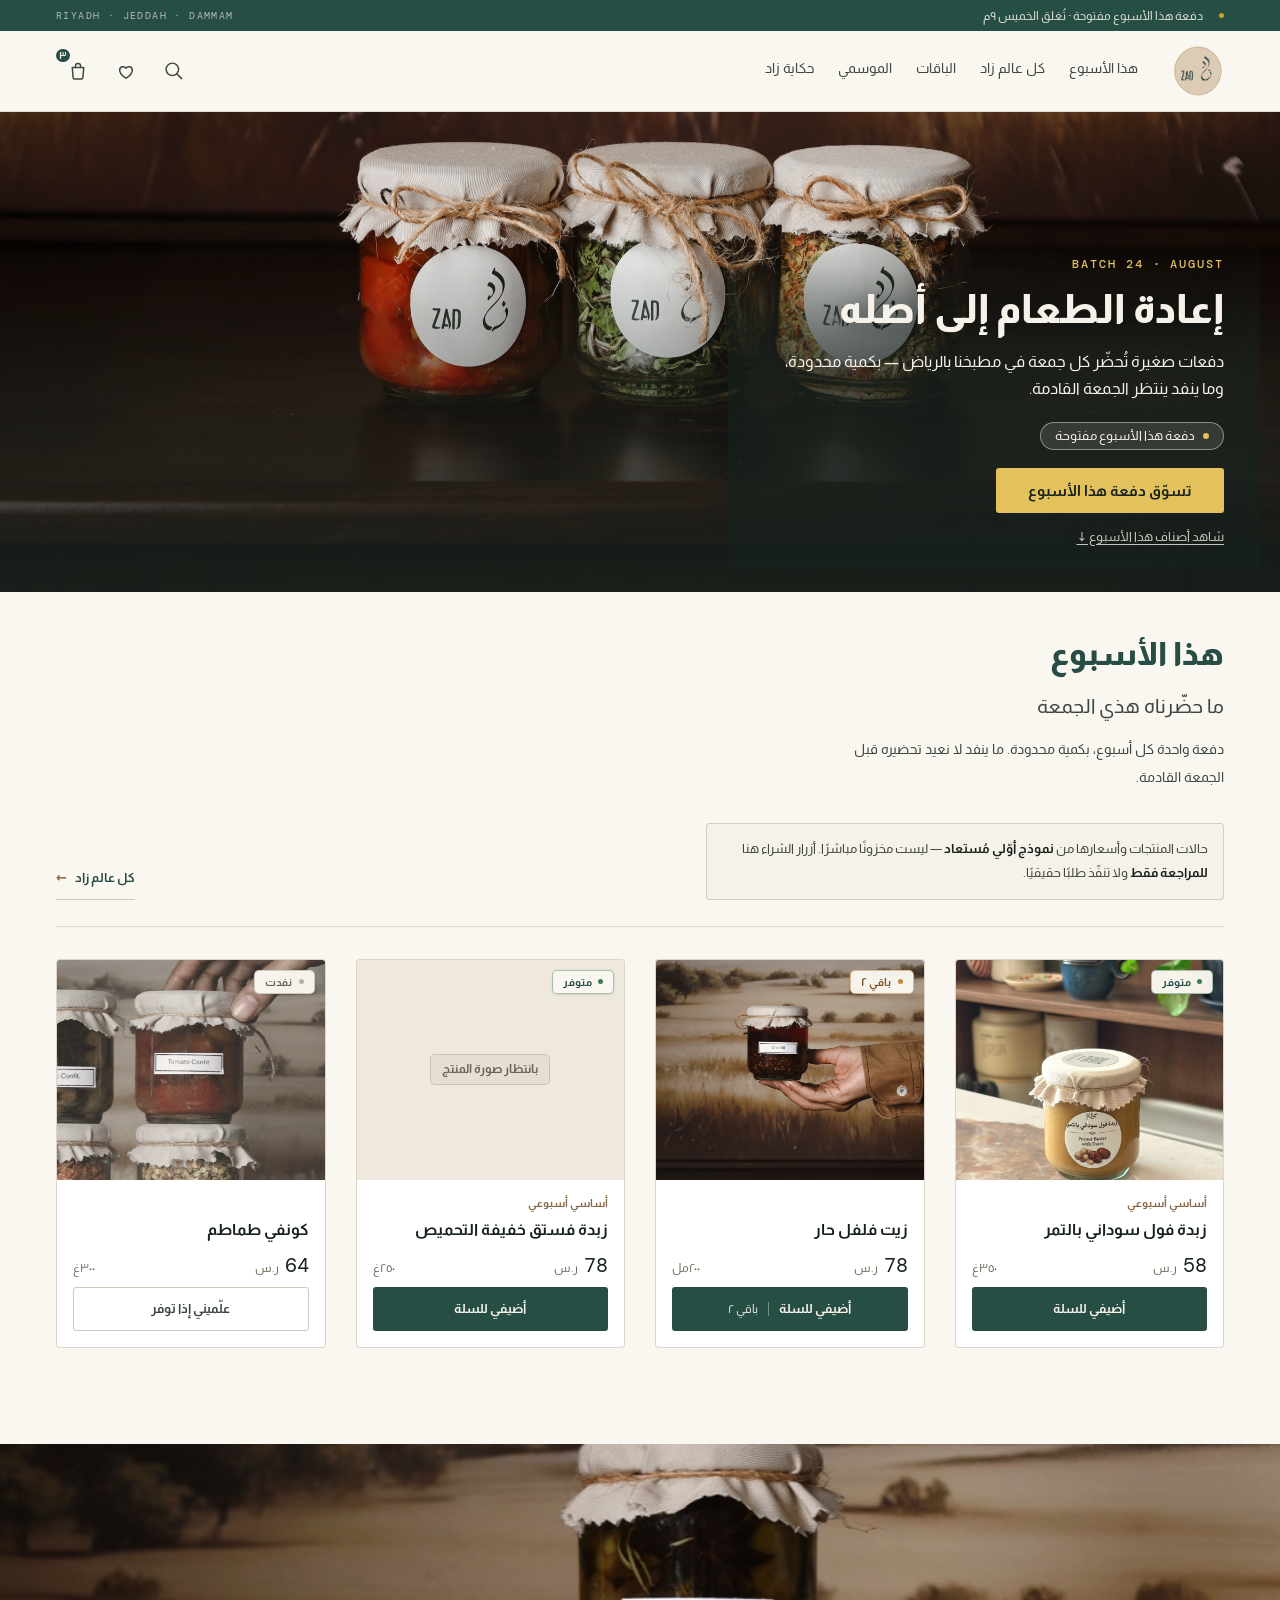
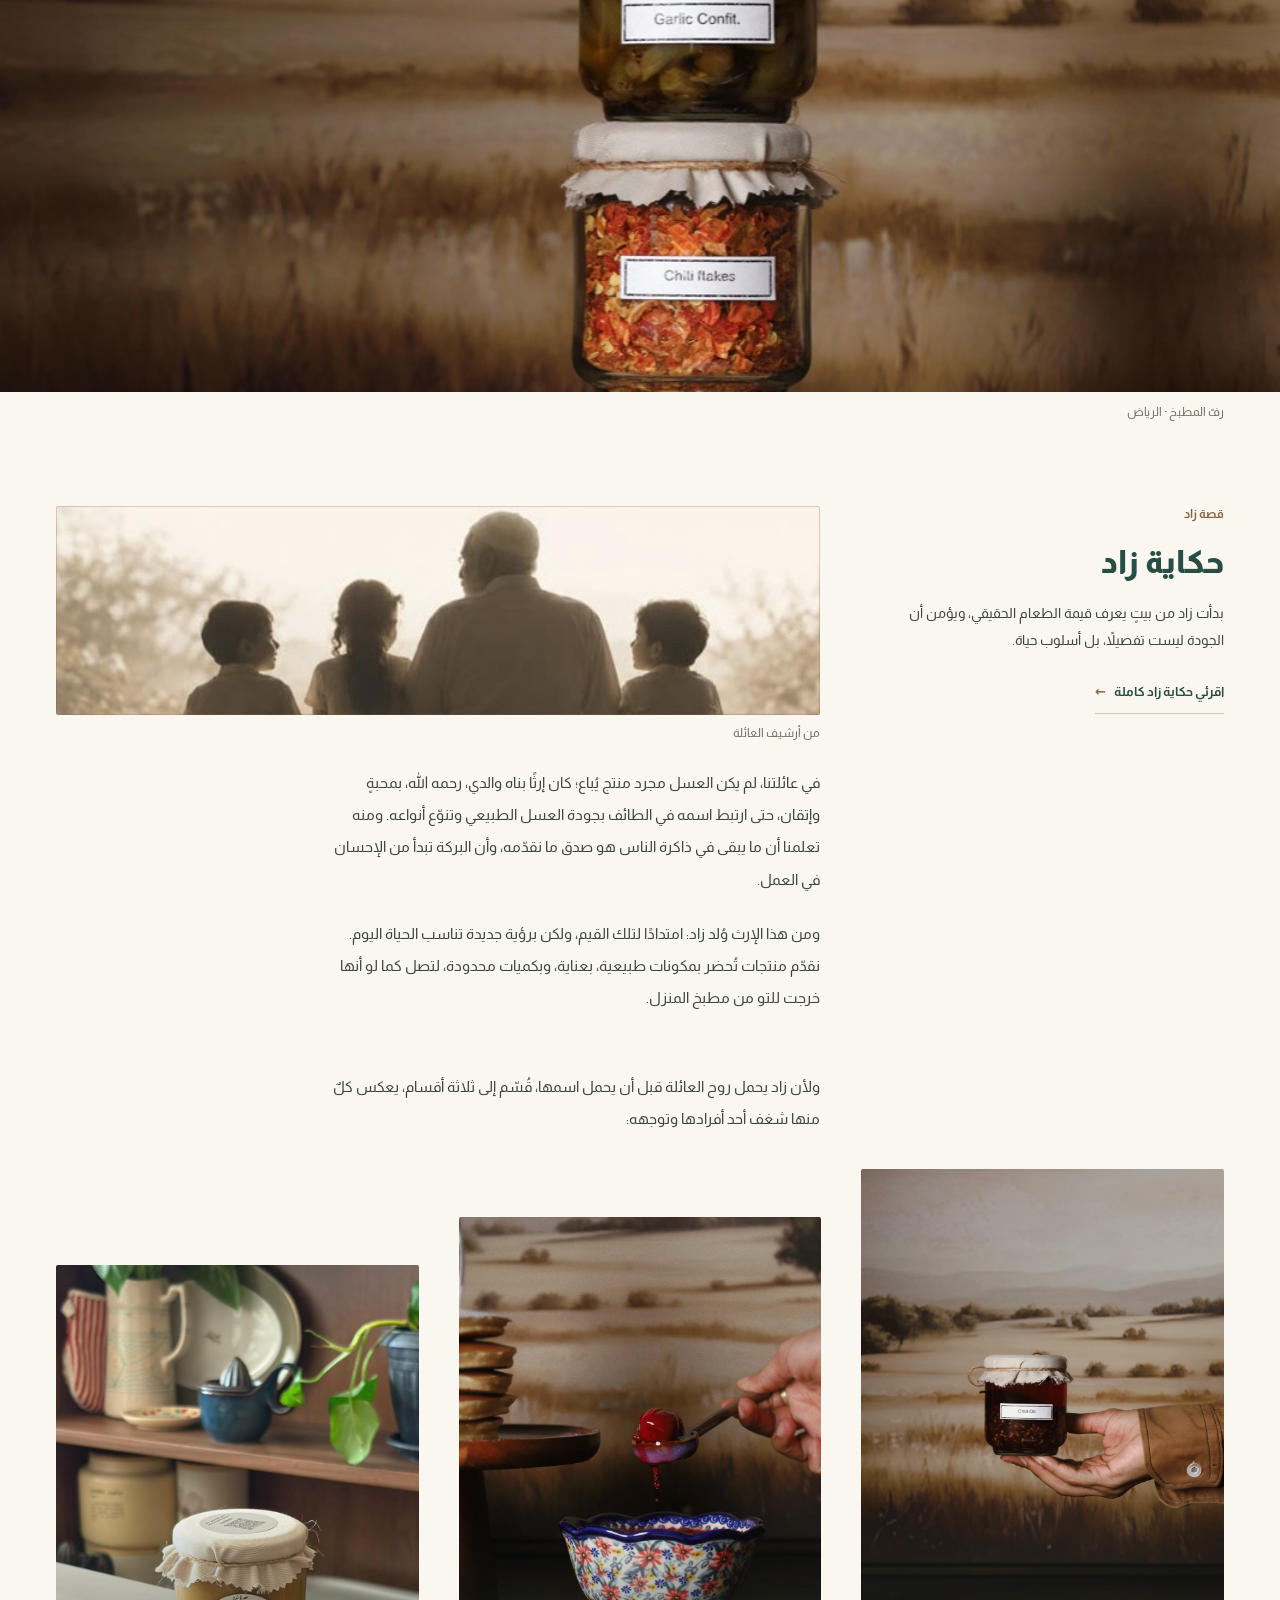
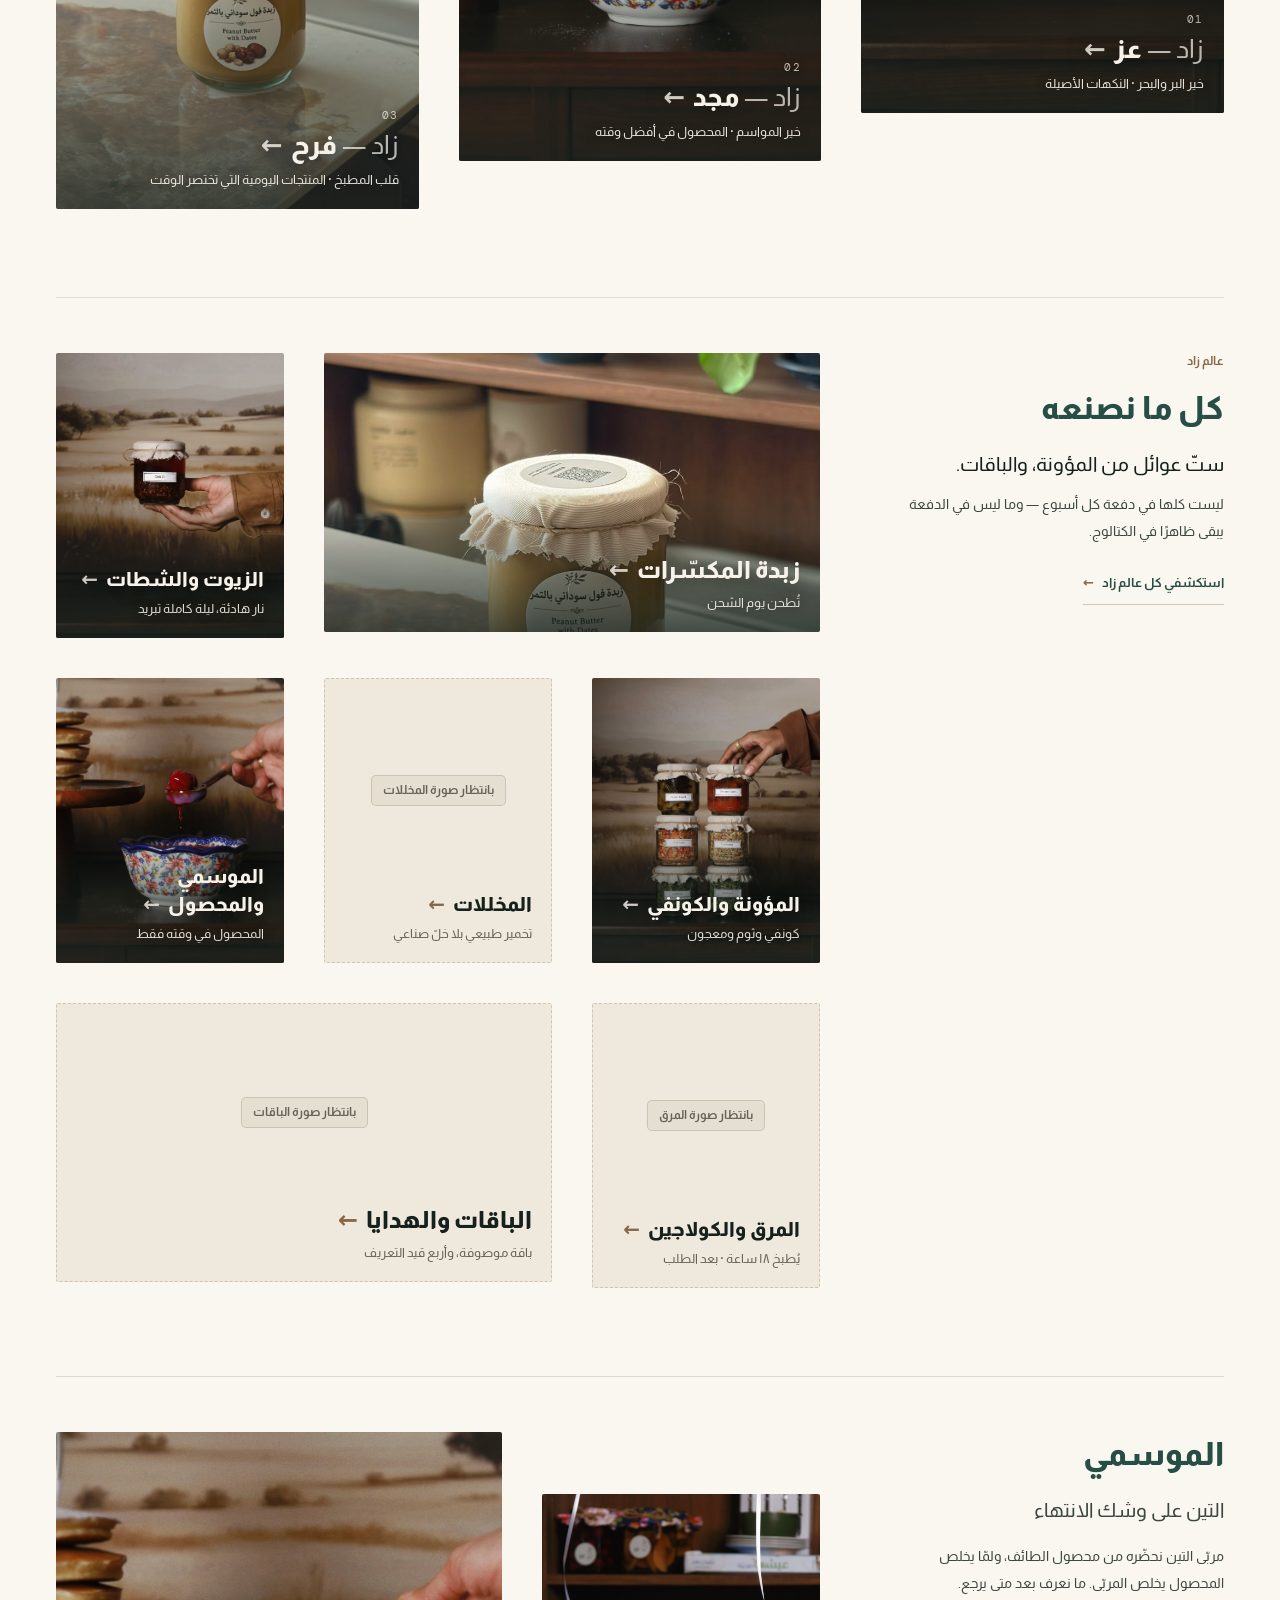
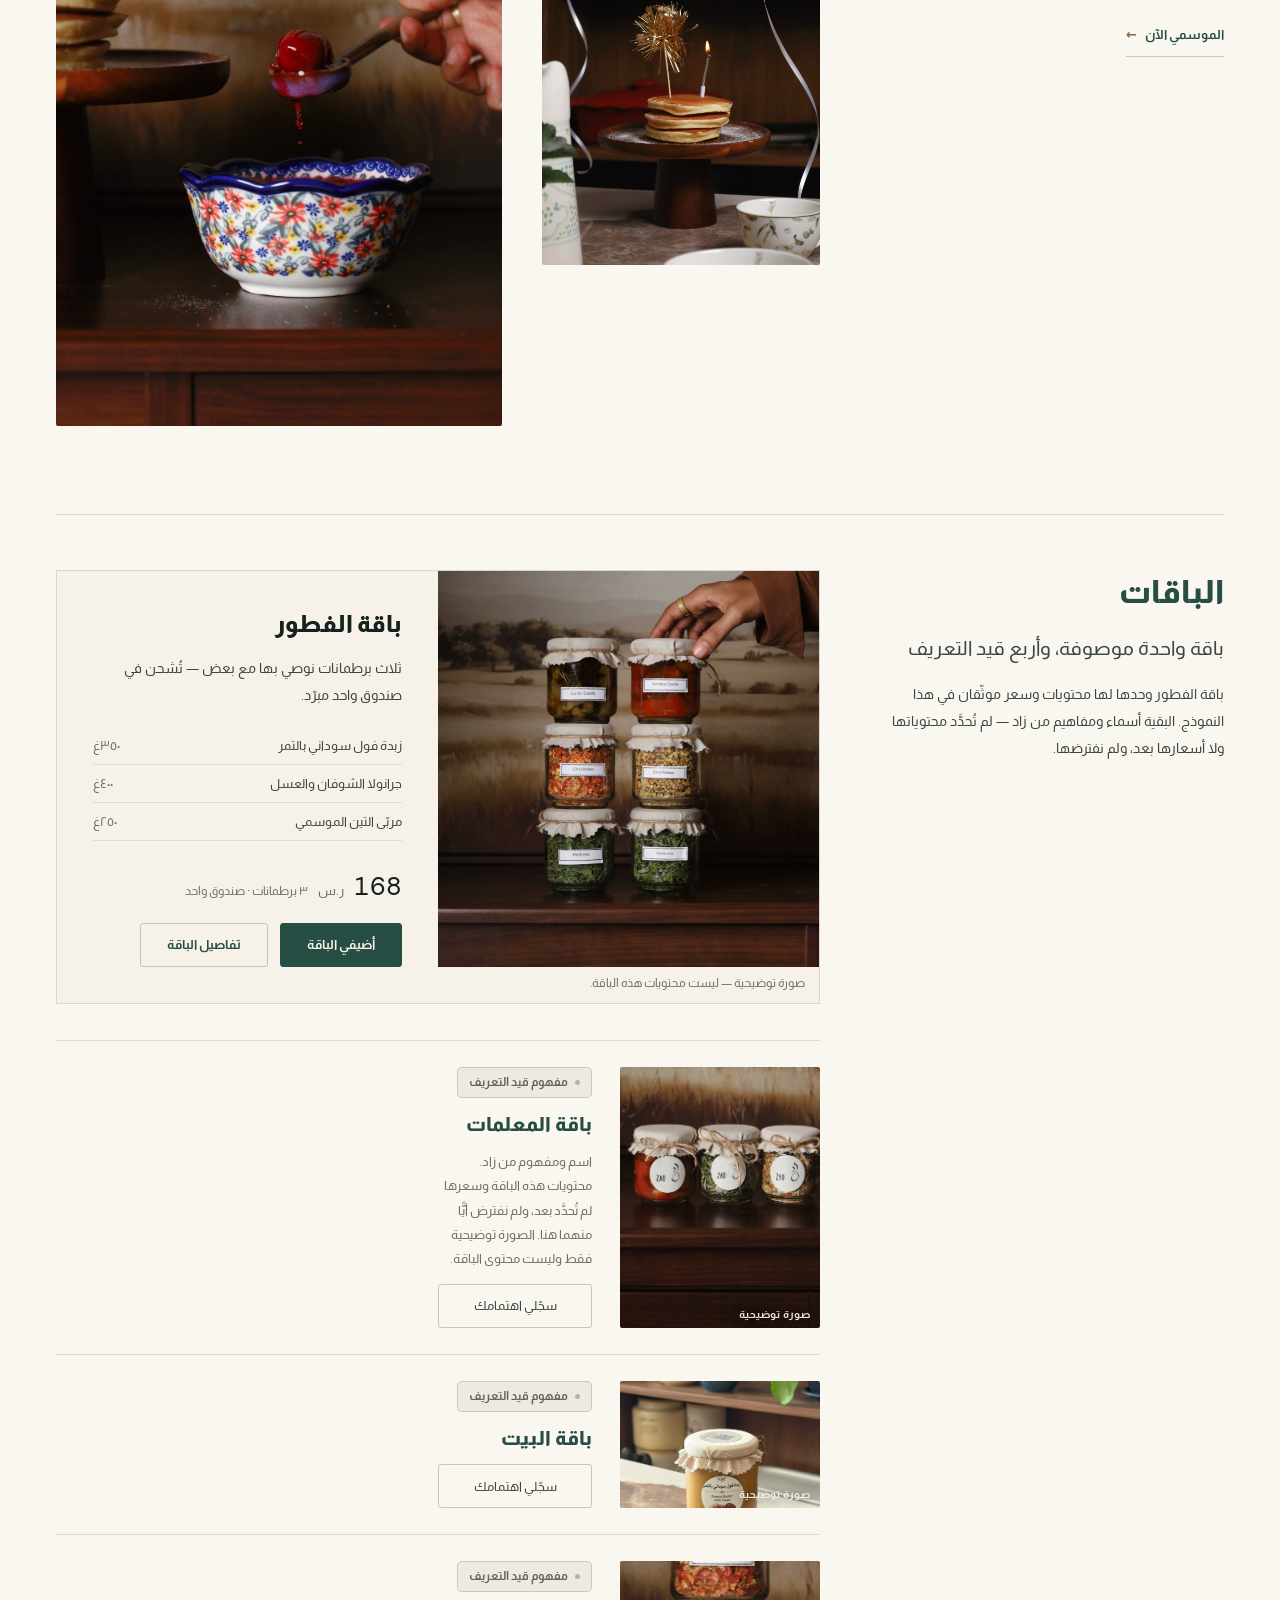
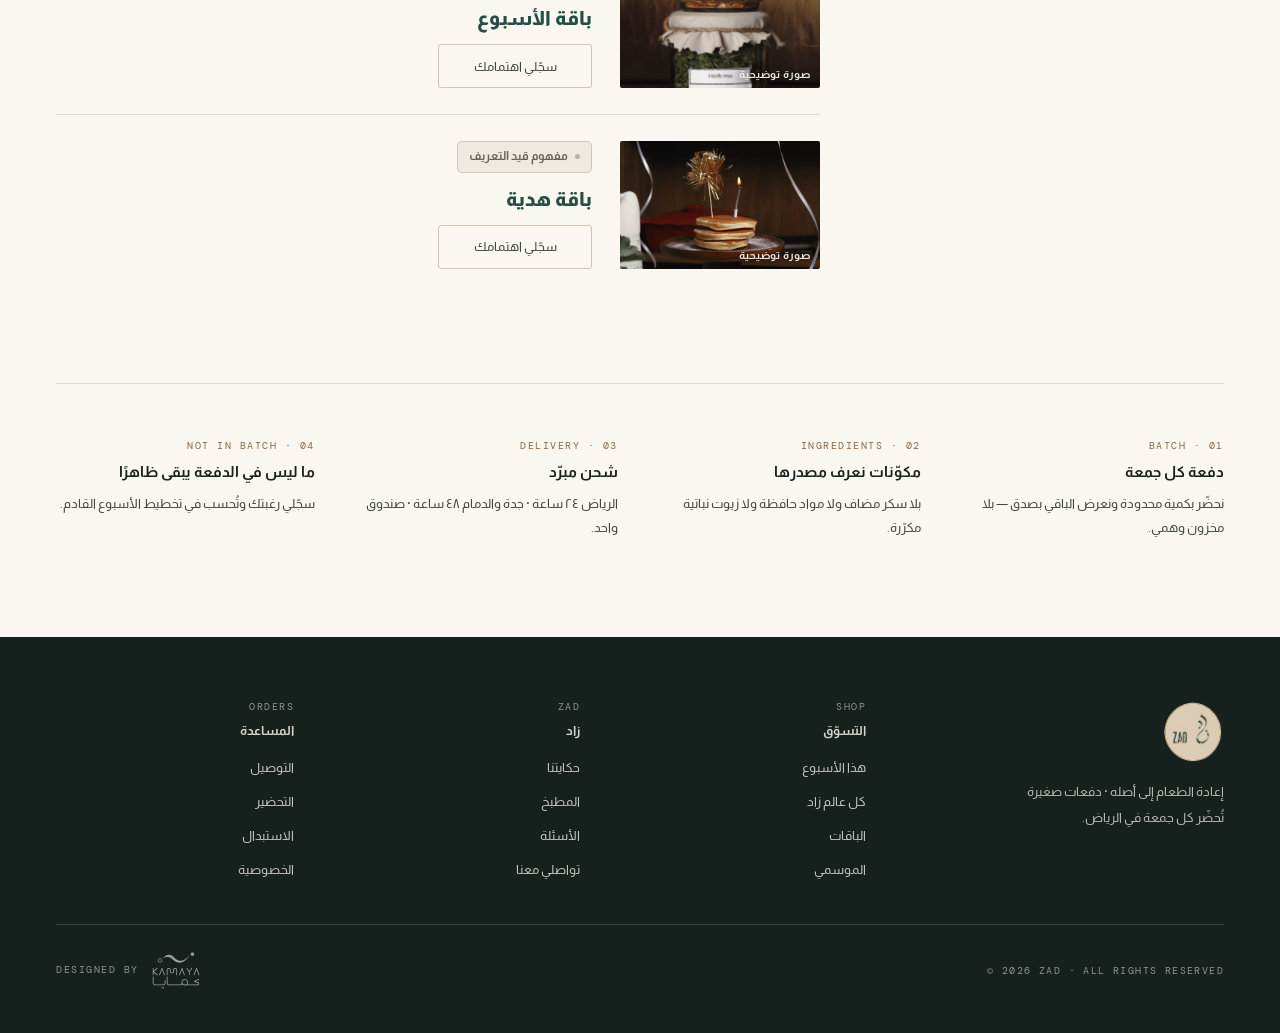
==== index.html @ e4fb2fcb "chore: publish ZAD R10 client approval preview" ====
<!DOCTYPE html>
<html dir="rtl" lang="ar">
<head>
  <meta name="robots" content="noindex, nofollow, noarchive">

<meta charset="utf-8">
<meta name="viewport" content="width=device-width, initial-scale=1">
<title>زاد — الصفحة الرئيسية</title>
<link rel="preconnect" href="https://fonts.googleapis.com">
<link rel="preconnect" href="https://fonts.gstatic.com" crossorigin>
<link href="https://fonts.googleapis.com/css2?family=Almarai:wght@300;400;700;800&family=DM+Mono:wght@300;400;500&display=swap" rel="stylesheet">
<link rel="stylesheet" href="assets/zad.css">

<!--
  ZAD — HOMEPAGE. Tier-2 Internal / Founder Review Artifact. Not client-facing.
  Not a Salla/Twilight implementation. Revision 10.1 — records no approval.

  ── REVISION 10 ──────────────────────────────────────────────────────────────
  1 · #world is a PHOTOGRAPHY-LED GATEWAY. Six text rows replaced by an
      editorial mosaic of real ZAD frames, each deep-linking to its own category
      anchor on world.html. The Homepage shows NO products — world.html owns the
      catalog. Two families have NO authentic frame and carry the honest pending
      treatment rather than a borrowed photograph: المخللات and المرق والكولاجين.
  2 · The three branch panels get a MOBILE-ONLY hierarchy: name -> portrait
      image -> short brief, stacked, whole panel still one link. Desktop keeps
      the approved name-on-photograph composition. Scoped by data-page="home".
  3 · Card w4's photograph corrected; both sold-out CTAs read `علّميني إذا توفر`.

  ── REVISION 10.1 (QA corrections) ───────────────────────────────────────────
  4 · Every photographic <img> carries intrinsic width/height, and an anchor
      settle script corrects deep-link landing after late reflow.
  5 · Mobile density pass on #world and .promises — see DECISIONS.md for the
      measured reasoning and the alternatives rejected.

  PRESERVED, UNTOUCHED: Hero Direction A and H1 `إعادة الطعام إلى أصله` · zero
  active nav at root · footer المساعدة · 44x44 targets · sold-out .35/.88 ·
  shelf band · the story pillar, its archive photograph and copy · #season ·
  #bundles' truthfulness structure · desktop scoped sticky rails.

  SALLA THEME-SETTINGS MAPPING — DESIGN-TIME ANNOTATION ONLY. NO TWILIGHT CODE.
-->
</head>

<body data-page="home">
<a class="skip" href="#main">تخطَّ إلى المحتوى</a>

<!-- ── Announcement bar ─────────────────────────────────────────── -->
<div class="announce" data-salla-setting="batch_open">
  <span class="announce__dot"></span>
  <span data-salla-setting="announcement_text">دفعة هذا الأسبوع مفتوحة · تُغلق الخميس ٩م</span>
  <span class="announce__regions" data-salla-setting="announcement_regions">RIYADH · JEDDAH · DAMMAM</span>
</div>

<!-- ── Header (shared markup — identical in world.html / story.html) ─── -->
<header class="hdr">
  <div class="hdr__in">
    <a class="hdr__logo" href="index.html" aria-label="زاد — الرئيسية">
      <img src="_source/photos/brand02.png" alt="زاد">
    </a>

    <nav class="hdr__nav" aria-label="التنقل الرئيسي">
      <a data-nav="week"    href="index.html#week">هذا الأسبوع</a>
      <a data-nav="world"   href="world.html">كل عالم زاد</a>
      <a data-nav="bundles" href="index.html#bundles">الباقات</a>
      <a data-nav="season"  href="index.html#season">الموسمي</a>
      <a data-nav="story"   href="#story">حكاية زاد</a>
    </nav>

    <div class="hdr__actions">
      <a class="hdr__act" href="#top" aria-label="البحث">
        <svg class="ico" viewBox="0 0 24 24" aria-hidden="true">
          <circle cx="10.2" cy="10.2" r="6.8"/><path d="M15.05 15.05 20.3 20.3"/>
        </svg>
      </a>
      <a class="hdr__act" href="#top" aria-label="المفضلة">
        <svg class="ico" viewBox="0 0 24 24" aria-hidden="true">
          <path d="M12 19.9c-1.1-.75-6.9-4.35-6.9-8.85a3.75 3.75 0 0 1 6.9-2.05 3.75 3.75 0 0 1 6.9 2.05c0 4.5-5.8 8.1-6.9 8.85Z"/>
        </svg>
      </a>
      <a class="hdr__act" href="#top" aria-label="السلة — ٣ منتجات">
        <svg class="ico" viewBox="0 0 24 24" aria-hidden="true">
          <path d="M5.7 8.1h12.6l-1 11.15a1.6 1.6 0 0 1-1.6 1.45H8.3a1.6 1.6 0 0 1-1.6-1.45Z"/>
          <path d="M9.2 8.1V6.55a2.8 2.8 0 0 1 5.6 0V8.1"/>
        </svg>
        <span class="hdr__badge" aria-hidden="true">٣</span>
      </a>
    </div>
  </div>
</header>

<main id="main">
<!-- ══ #top — HERO (Founder-approved Direction A). DO NOT ALTER. ══ -->
<section class="hero" id="top" aria-label="الواجهة الرئيسية">
  <picture>
    <source media="(max-width:719px)" srcset="assets/hero-mobile-src.jpg" data-salla-setting="hero_image_mobile">
    <img class="hero__img" src="assets/hero-desktop.jpg"
         alt="دفعة طازجة من مطبخ زاد قيد التحضير" data-salla-setting="hero_image_desktop">
  </picture>
  <div class="hero__scrim"></div>
  <div class="hero__content">
    <p class="hero__kicker mono" data-salla-setting="hero_kicker">BATCH 24 · AUGUST</p>
    <h1 class="hero__h1" data-salla-setting="hero_heading">إعادة الطعام إلى أصله</h1>
    <p class="hero__sub" data-salla-setting="hero_subheading">دفعات صغيرة تُحضّر كل جمعة في مطبخنا بالرياض — بكمية محدودة، وما ينفد ينتظر الجمعة القادمة.</p>
    <div class="hero__badge">
      <span class="dot"></span>
      <span data-salla-setting="hero_badge_label">دفعة هذا الأسبوع مفتوحة</span>
    </div>
    <a class="hero__cta" href="#week" data-salla-setting="hero_cta_label">تسوّق دفعة هذا الأسبوع</a>
    <a class="hero__scroll" href="#week" data-salla-setting="hero_scroll_label">شاهد أصناف هذا الأسبوع ↓</a>
  </div>
</section>

<!-- ══ #week — commerce, immediately after the Hero ═══════════════ -->
<section class="wrap sec" id="week" data-salla-setting="week_columns">
  <div class="week__head">
    <div class="week__headL">
      <!-- DESTINATION TITLE — the prominent heading at a primary-nav destination
           IS the nav label, so `هذا الأسبوع` is the H2 and carries no
           data-salla-setting. The recovered editorial headline follows as the
           standfirst. The duplicate eyebrow is retired here. -->
      <h2 class="h2">هذا الأسبوع</h2>
      <p class="pagehead__sub" data-salla-setting="week_title">ما حضّرناه هذي الجمعة</p>
      <p class="week__intro" data-salla-setting="week_intro">دفعة واحدة كل أسبوع، بكمية محدودة. ما ينفد لا نعيد تحضيره قبل الجمعة القادمة.</p>
      <!-- R10: the same provenance/non-transactional statement world.html
           already carries, stated once here too, because this page also
           shows prices and cart controls. Reuses the .evnote pattern. -->
      <p class="evnote">حالات المنتجات وأسعارها من <b>نموذج أوّلي مُستعاد</b> — ليست مخزونًا مباشرًا. أزرار الشراء هنا <b>للمراجعة فقط</b> ولا تنفّذ طلبًا حقيقيًا.</p>
    </div>
    <a class="arrowlink" href="world.html" data-salla-setting="week_all_label">كل عالم زاد <i>←</i></a>
  </div>

  <div class="week__grid" data-salla-setting="week_products">

    <!-- w1 · available. peanut-butter-counter also appears as branch panel 03;
         mitigated by a landscape crop showing ~37% of the frame against a full
         portrait in the branch group. -->
    <article class="card">
      <div class="card__media">
        <img src="_source/photos/peanut-butter-counter.jpeg" width="900" height="1600" alt="زبدة فول سوداني بالتمر">
        <span class="card__state" style="color:#274E45;border-color:rgba(63,122,95,.45)">
          <span class="dot" style="background:#3F7A5F"></span>متوفر</span>
      </div>
      <div class="card__body">
        <span class="card__attr card__attr--ar">أساسي أسبوعي</span>
        <h3 class="card__name">زبدة فول سوداني بالتمر</h3>
        <div class="card__meta">
          <span class="card__price mono">58</span>
          <span class="card__cur">ر.س</span>
          <span class="card__weight">٣٥٠غ</span>
        </div>
        <a class="card__act card__act--buy" href="#week">أضيفي للسلة</a>
      </div>
    </article>

    <!-- w2 · low (left: 2). The evidenced remaining quantity rides the action as
         well as the state pill. Only ever from a real `left:` value. -->
    <article class="card">
      <div class="card__media">
        <img src="_source/photos/hand-chili-oil.jpeg" width="1066" height="1600" alt="زيت فلفل حار">
        <span class="card__state" style="color:#7A5327;border-color:rgba(192,138,62,.55)">
          <span class="dot" style="background:#C08A3E"></span>باقي ٢</span>
      </div>
      <div class="card__body">
        <span class="card__attr"></span>
        <h3 class="card__name">زيت فلفل حار</h3>
        <div class="card__meta">
          <span class="card__price mono">78</span>
          <span class="card__cur">ر.س</span>
          <span class="card__weight">٢٠٠مل</span>
        </div>
        <a class="card__act card__act--buy" href="#week">أضيفي للسلة<span class="card__left">باقي ٢</span></a>
      </div>
    </article>

    <!-- w3 · available
         ██ MISSING ASSET — VISIBLY FLAGGED IN THE FRAME ██
         The photograph that belongs on this card DOES NOT EXIST.
         `_source/photos/peanut-butter-shelf.jpeg` is a PEANUT butter jar — its
         printed label reads "Peanut Butter with Dates" — and it was rendering
         under the alt text `زبدة فستق خفيفة التحميص`: the wrong product under a
         pistachio name, on the surface a customer sees.
           · NO replacement photograph was invented or substituted.
           · The source file is NOT deleted; the original line is preserved below.
           · The product is NOT marked sold out. A missing photograph is not an
             inventory state. Real name, price, weight, `متوفر` and CTA all stay.
           · The card is NOT redesigned. Same geometry, same pill, same CTA.
         ZAD must supply the real photograph. NOT A DESIGN FIX. Identical
         treatment on world.html so the two pages cannot drift.
         ORIGINAL LINE, PRESERVED. DO NOT RE-ENABLE UNTIL A REAL PISTACHIO FRAME
         EXISTS:
         <img src="_source/photos/peanut-butter-shelf.jpeg" alt="زبدة فستق خفيفة التحميص">
    -->
    <article class="card">
      <div class="card__media card__media--pending">
        <span class="card__pending">بانتظار صورة المنتج</span>
        <span class="card__state" style="color:#274E45;border-color:rgba(63,122,95,.45)">
          <span class="dot" style="background:#3F7A5F"></span>متوفر</span>
      </div>
      <div class="card__body">
        <span class="card__attr card__attr--ar">أساسي أسبوعي</span>
        <h3 class="card__name">زبدة فستق خفيفة التحميص</h3>
        <div class="card__meta">
          <span class="card__price mono">78</span>
          <span class="card__cur">ر.س</span>
          <span class="card__weight">٢٥٠غ</span>
        </div>
        <a class="card__act card__act--buy" href="#week">أضيفي للسلة</a>
      </div>
    </article>

    <!-- w4 · sold. TWO corrections, both recorded:
         (a) IMAGE. `assets/prod-tomato.jpg` is not a packshot — it is a cropped
             derivative of the six-jar group. dc-logic.js maps this product to
             jars-tower.jpeg, which contains NO tomato jar at all. The only
             legible `Tomato Confit` jar in the asset set is in jars-six-stack,
             so the frame now crops honestly onto that real jar.
         (b) CTA. `سجّلي رغبتك` -> `علّميني إذا توفر`, the mandated label.
         .35/.88 sold-out treatment unchanged. Do not re-darken. -->
    <article class="card is-sold">
      <div class="card__media card__media--jar card__media--jar-tomato">
        <img src="_source/photos/jars-six-stack.jpeg" width="1066" height="1600" alt="برطمان كونفي الطماطم من زاد على الرف">
        <span class="card__state" style="color:var(--muted);border-color:rgba(185,178,160,.65)">
          <span class="dot" style="background:#B9B2A0"></span>نفدت</span>
      </div>
      <div class="card__body">
        <span class="card__attr"></span>
        <h3 class="card__name">كونفي طماطم</h3>
        <div class="card__meta">
          <span class="card__price mono">64</span>
          <span class="card__cur">ر.س</span>
          <span class="card__weight">٣٠٠غ</span>
        </div>
        <a class="card__act card__act--wait" href="#week">علّميني إذا توفر</a>
      </div>
    </article>

  </div>
</section>

<!-- ══ full-bleed shelf band — 21:9, unchanged ══════════════════════ -->
<section class="shelf" aria-label="رفّ المطبخ">
  <img src="_source/photos/jars-tower.jpeg" width="1066" height="1600" alt="برطمانات زاد مرصوفة على الرف" data-salla-setting="shelf_image">
  <div class="shelf__cap" data-salla-setting="shelf_caption">رفّ المطبخ · الرياض</div>
</section>


<!-- ════════════════════════════════════════════════════════════════════════════
     #story — THE FAMILY STORY AS A PILLAR OF THE HOMEPAGE

     The rail carries eyebrow -> H2 -> concise lede -> the single CTA; the media
     column carries the archive band and the legacy excerpt. The rail is
     .rail--static, the one deliberately unpinned rail on the page. No .sec--rule
     here — a hairline directly under the full-bleed shelf band would fight the
     photograph.

     THE ARCHIVE PHOTOGRAPH: capped at its native 931px, NEVER upscaled, hairline
     is an inset OUTLINE not a border (a border stretches it ~1.5%), height:auto
     so its true intrinsic ratio governs. It deliberately carries NO width/height
     attributes: its real pixel dimensions are not established anywhere in the
     authorized evidence, and guessing a ratio here would distort a photograph of
     real people to make a layout number work. See DECISIONS.md.

     REVISION 10 — the three branch panels change on MOBILE ONLY: name ->
     portrait image -> short brief, stacked, entire panel still one native <a>.
     Desktop keeps the approved name-on-photograph composition. Mechanism: the
     panel is a grid whose figure spans all three rows at >=720px; below 720px
     the same rows stack. Scoped by data-page="home" — story.html is untouched.

     ACCESSIBLE NAME: no aria-label. The computed name is the photograph's real
     alt text + the ordinal + the two-tier name + the descriptor. .branch__go is
     aria-hidden; the 01/02/03 ordinal is not (it carries chapter order).
     NOT VERIFIED WITH A SCREEN READER — flagged, not asserted.

     IMAGE PROVENANCE — genuine ZAD photography, all 1066x1600:
       01 عز   hand-chili-oil.jpeg
       02 مجد  compote-spoon.jpeg
       03 فرح  peanut-butter-counter.jpeg
     PARTIAL SEMANTIC FIT, recorded not hidden: عز is خير البر والبحر — land AND
     sea. NO sea imagery exists in the ZAD asset set and none was fabricated.
     peanut-butter-shelf.jpeg stays BANNED here — wrong product.
     ═══════════════════════════════════════════════════════════════════════ -->
<section class="wrap sec" id="story">

  <div class="split">

    <div class="rail rail--static">
      <span class="eyebrow eyebrow--ar" data-salla-setting="story_eyebrow">قصة زاد</span>
      <h2 class="h2" data-salla-setting="story_title">حكاية زاد</h2>
      <p data-salla-setting="story_lede">بدأت زاد من بيتٍ يعرف قيمة الطعام الحقيقي، ويؤمن أن الجودة ليست تفصيلاً، بل أسلوب حياة.</p>
      <a class="arrowlink" href="story.html" data-salla-setting="story_cta_label">اقرئي حكاية زاد كاملة <i>←</i></a>
    </div>

    <div class="story__media">

      <div class="storyband">
        <figure>
          <!-- 931x254 = the file's REAL intrinsic size, read from the asset itself,
               not asserted. Stating it reserves the box and preserves the true
               ratio; it is the opposite of distorting the archive frame. The
               931px cap the artifact already documents IS this file's width. -->
          <img src="assets/story-family.jpg" width="931" height="254"
               alt="جدّ وثلاثة أطفال من أرشيف عائلة زاد"
               data-salla-setting="story_image_family">
          <figcaption data-salla-setting="story_image_caption">من أرشيف العائلة</figcaption>
        </figure>
      </div>

      <div class="storytext">
        <p data-salla-setting="story_body_legacy">في عائلتنا، لم يكن العسل مجرد منتج يُباع؛ كان إرثًا بناه والدي، رحمه الله، بمحبةٍ وإتقان، حتى ارتبط اسمه في الطائف بجودة العسل الطبيعي وتنوّع أنواعه. ومنه تعلمنا أن ما يبقى في ذاكرة الناس هو صدق ما نقدّمه، وأن البركة تبدأ من الإحسان في العمل.</p>
        <p data-salla-setting="story_body_continuation">ومن هذا الإرث وُلد زاد: امتدادًا لتلك القيم، ولكن برؤية جديدة تناسب الحياة اليوم. نقدّم منتجات تُحضر بمكونات طبيعية، بعناية، وبكميات محدودة، لتصل كما لو أنها خرجت للتو من مطبخ المنزل.</p>
      </div>

    </div>
  </div>

  <!-- Bridge sentence, aligned to the MEDIA column's edges so it closes the
       story copy on the same two edges the legacy paragraphs use. -->
  <div class="storytext story__lead">
    <p class="storylead" data-salla-setting="story_branches_intro">ولأن زاد يحمل روح العائلة قبل أن يحمل اسمها، قُسّم إلى ثلاثة أقسام، يعكس كلٌ منها شغف أحد أفرادها وتوجهه:</p>
  </div>

  <!-- ═══ THREE BRANCH PANELS — interactive story entries ═══
       Whole-panel native <a> to a real anchor on story.html, so keyboard focus,
       Enter and browser back/forward all work with no script. Composition
       otherwise unchanged: no container, no fill, no border, no shadow, no
       rounded tile; 0/48/96 stagger on desktop; stacked on mobile; RTL order.
       head and desc are grid SIBLINGS of the figure rather than children of an
       absolutely-positioned caption — that is what lets mobile put the name
       above the photograph and the brief below it without duplicating content. -->
  <div class="branches" data-salla-setting="story_branches">

    <a class="branch branch--1" href="story.html#ch-ezz">
      <span class="branch__head">
        <span class="branch__ord mono">01</span>
        <h3 class="branch__name" data-salla-setting="branch_name"><span class="branch__brand">زاد —</span> عز<i class="branch__go" aria-hidden="true">←</i></h3>
      </span>
      <figure class="branch__fig">
        <img class="branch__img" src="_source/photos/hand-chili-oil.jpeg" width="1066" height="1600"
             alt="يد تحمل برطمان زيت الفلفل الحار أمام أرض مفتوحة"
             data-salla-setting="branch_image">
        <span class="branch__veil" aria-hidden="true"></span>
      </figure>
      <span class="branch__desc" data-salla-setting="branch_desc">خير البر والبحر · النكهات الأصيلة</span>
    </a>

    <a class="branch branch--2" href="story.html#ch-majd">
      <span class="branch__head">
        <span class="branch__ord mono">02</span>
        <h3 class="branch__name" data-salla-setting="branch_name"><span class="branch__brand">زاد —</span> مجد<i class="branch__go" aria-hidden="true">←</i></h3>
      </span>
      <figure class="branch__fig">
        <img class="branch__img" src="_source/photos/compote-spoon.jpeg" width="1066" height="1600"
             alt="ملعقة ترفع ثمرة محفوظة من وعاء"
             data-salla-setting="branch_image">
        <span class="branch__veil" aria-hidden="true"></span>
      </figure>
      <span class="branch__desc" data-salla-setting="branch_desc">خير المواسم · المحصول في أفضل وقته</span>
    </a>

    <a class="branch branch--3" href="story.html#ch-farah">
      <span class="branch__head">
        <span class="branch__ord mono">03</span>
        <h3 class="branch__name" data-salla-setting="branch_name"><span class="branch__brand">زاد —</span> فرح<i class="branch__go" aria-hidden="true">←</i></h3>
      </span>
      <figure class="branch__fig">
        <img class="branch__img" src="_source/photos/peanut-butter-counter.jpeg" width="900" height="1600"
             alt="برطمان زبدة الفول السوداني بالتمر على رخام المطبخ، وخلفه مطبخ بيتي دافئ"
             data-salla-setting="branch_image">
        <span class="branch__veil" aria-hidden="true"></span>
      </figure>
      <span class="branch__desc" data-salla-setting="branch_desc">قلب المطبخ · المنتجات اليومية التي تختصر الوقت</span>
    </a>

  </div>
</section>


<!-- ══ #world — VISUAL GATEWAY TO THE CATALOG ══════════════════════════════════
     Revision 10. Records no approval.

     This section's job is DISCOVERY, not listing: world.html owns the complete
     catalog, #week owns current-batch commerce, and this is the doorway between
     them. Seven categories, NO products.

     ANTI-CARD, deliberately: photographs sit on the page ground with the name
     set on the frame behind the same LOCAL bottom gradient the branch panels
     already use. No borders, no fills, no icon grid, no rounded tiles. The
     mosaic is asymmetric — .gate--lead opens it wide — so it reads as an
     editorial spread rather than a card grid.

     FRAME ASSIGNMENT — every frame here genuinely depicts its own category, and
     each is used ONCE in this mosaic:
       زبدة المكسّرات      peanut-butter-counter.jpeg   the real peanut butter jar
       الزيوت والشطات      hand-chili-oil.jpeg          the real chili oil jar
       المؤونة والكونفي     jars-six-stack.jpeg          real Garlic + Tomato Confit
       الموسمي والمحصول    compote-spoon.jpeg           a real preserve frame
       الباقات والهدايا     zad-trio-wood.jpeg           ZAD-branded group frame
     ⚠ TWO FAMILIES HAVE NO AUTHENTIC FRAME and are NOT given a borrowed one:
       المخللات            no pickle photograph exists anywhere in the asset set
       المرق والكولاجين     no broth photograph exists anywhere in the asset set
     Both take the honest pending frame. A client content gap — not a design fix.
     ⚠ REUSE, disclosed: peanut-butter-counter, hand-chili-oil and compote-spoon
     each also appear elsewhere on this page. Mitigated by different aspect,
     scale and crop, not by pretending otherwise. compote-spoon is a THIRD
     instance and is the heaviest reuse in the artifact — flagged.
     ═══════════════════════════════════════════════════════════════════════ -->
<section class="wrap sec--rule" id="world">
  <div class="split">

    <div class="rail">
      <span class="eyebrow eyebrow--ar" data-salla-setting="world_eyebrow">عالم زاد</span>
      <h2 class="h2" data-salla-setting="world_title">كل ما نصنعه</h2>
      <p data-salla-setting="world_intro"><span class="rail__lede">ستّ عوائل من المؤونة، والباقات.</span> ليست كلها في دفعة كل أسبوع — وما ليس في الدفعة يبقى ظاهرًا في الكتالوج.</p>
      <a class="arrowlink" href="world.html" data-salla-setting="world_cta_label">استكشفي كل عالم زاد <i>←</i></a>
    </div>

    <div class="gates" data-salla-setting="world_categories">

      <a class="gate gate--wide gate--lead" href="world.html#cat-butters">
        <figure class="gate__fig">
          <img class="gate__img" src="_source/photos/peanut-butter-counter.jpeg" width="900" height="1600"
               alt="برطمان زبدة الفول السوداني بالتمر على رخام المطبخ" data-salla-setting="world_cat_image">
          <span class="gate__veil" aria-hidden="true"></span>
        </figure>
        <span class="gate__cap">
          <span class="gate__name" data-salla-setting="world_cat_name">زبدة المكسّرات<i class="gate__go" aria-hidden="true">←</i></span>
          <span class="gate__brief" data-salla-setting="world_cat_brief">تُطحن يوم الشحن</span>
        </span>
      </a>

      <a class="gate" href="world.html#cat-oils">
        <figure class="gate__fig">
          <img class="gate__img" src="_source/photos/hand-chili-oil.jpeg" width="1066" height="1600"
               alt="يد تحمل برطمان زيت الفلفل الحار" data-salla-setting="world_cat_image">
          <span class="gate__veil" aria-hidden="true"></span>
        </figure>
        <span class="gate__cap">
          <span class="gate__name" data-salla-setting="world_cat_name">الزيوت والشطات<i class="gate__go" aria-hidden="true">←</i></span>
          <span class="gate__brief" data-salla-setting="world_cat_brief">نار هادئة، ليلة كاملة تبريد</span>
        </span>
      </a>

      <a class="gate" href="world.html#cat-pantry">
        <figure class="gate__fig">
          <img class="gate__img gate__img--confit" src="_source/photos/jars-six-stack.jpeg" width="1066" height="1600"
               alt="برطمانات كونفي الثوم والطماطم من زاد على الرف" data-salla-setting="world_cat_image">
          <span class="gate__veil" aria-hidden="true"></span>
        </figure>
        <span class="gate__cap">
          <span class="gate__name" data-salla-setting="world_cat_name">المؤونة والكونفي<i class="gate__go" aria-hidden="true">←</i></span>
          <span class="gate__brief" data-salla-setting="world_cat_brief">كونفي وثوم ومعجون</span>
        </span>
      </a>

      <!-- NO AUTHENTIC FRAME EXISTS FOR المخللات. Not borrowed, not fabricated. -->
      <a class="gate gate--nophoto" href="world.html#cat-pickles">
        <div class="gate__fig gate__fig--pending">
          <span class="card__pending">بانتظار صورة المخللات</span>
        </div>
        <span class="gate__cap">
          <span class="gate__name" data-salla-setting="world_cat_name">المخللات<i class="gate__go" aria-hidden="true">←</i></span>
          <span class="gate__brief" data-salla-setting="world_cat_brief">تخمير طبيعي بلا خلّ صناعي</span>
        </span>
      </a>

      <a class="gate" href="world.html#cat-seasonal">
        <figure class="gate__fig">
          <img class="gate__img" src="_source/photos/compote-spoon.jpeg" width="1066" height="1600"
               alt="ملعقة ترفع ثمرة محفوظة في القطر" data-salla-setting="world_cat_image">
          <span class="gate__veil" aria-hidden="true"></span>
        </figure>
        <span class="gate__cap">
          <span class="gate__name" data-salla-setting="world_cat_name">الموسمي والمحصول<i class="gate__go" aria-hidden="true">←</i></span>
          <span class="gate__brief" data-salla-setting="world_cat_brief">المحصول في وقته فقط</span>
        </span>
      </a>

      <!-- NO BROTH PHOTOGRAPH EXISTS ANYWHERE IN THE ZAD ASSET SET. -->
      <a class="gate gate--nophoto" href="world.html#cat-broth">
        <div class="gate__fig gate__fig--pending">
          <span class="card__pending">بانتظار صورة المرق</span>
        </div>
        <span class="gate__cap">
          <span class="gate__name" data-salla-setting="world_cat_name">المرق والكولاجين<i class="gate__go" aria-hidden="true">←</i></span>
          <span class="gate__brief" data-salla-setting="world_cat_brief">يُطبخ ١٨ ساعة · بعد الطلب</span>
        </span>
      </a>

      <!-- R10 delta — الباقات والهدايا has NO photograph, and that is deliberate.
           `zad-trio-wood.jpeg` was here and read as three loose matched jars on a
           sideboard: twine bows are packaging, not gifting — no box, wrap, card or
           recipient. It sold "jars" under a name claiming "الباقات والهدايا".
           All 8 real source photos were checked; no multi-jar composition was
           treated as equivalent to an actual bundle, and none of the 8 fits.
           NOT substituted, NOT fabricated. `zad-trio-wood.jpeg` is NOT deleted —
           a concept bundle still uses it on both pages. ZAD must supply a real
           bundle/gifting frame. See renders/r10-bundles-delta/NOTE.md. -->
      <a class="gate gate--wide gate--nophoto" href="world.html#cat-bundles">
        <div class="gate__fig gate__fig--pending">
          <span class="card__pending">بانتظار صورة الباقات</span>
        </div>
        <span class="gate__cap">
          <span class="gate__name" data-salla-setting="world_cat_name">الباقات والهدايا<i class="gate__go" aria-hidden="true">←</i></span>
          <span class="gate__brief" data-salla-setting="world_cat_brief">باقة موصوفة، وأربع قيد التعريف</span>
        </span>
      </a>

    </div>
  </div>
</section>


<!-- ══ #season — الموسمي ═══════════════════════════════════════════════════════
     RECOVERED CONTENT: every word and both photographs preserved verbatim.
     The rail pins here — the Founder named the seasonal title/copy sticky
     behaviour as the pattern to keep and extend.
     DOM ORDER IS LOAD-BEARING, do not swap the two images. .season__media tracks
     are 1fr / 1.6fr, so in RTL the FIRST child takes the narrow right column and
     the SECOND takes the wide left one — which is also what keeps the two
     compote-spoon instances 328px apart at 1440 (zad.css §11).
     ═══════════════════════════════════════════════════════════════════════ -->
<section class="wrap sec--rule" id="season">
  <div class="split">

    <div class="rail">
      <h2 class="h2">الموسمي</h2>
      <p class="pagehead__sub" data-salla-setting="season_title">التين على وشك الانتهاء</p>
      <p data-salla-setting="season_body">مربّى التين نحضّره من محصول الطائف، ولمّا يخلص المحصول يخلص المربّى. ما نعرف بعد متى يرجع.</p>
      <a class="arrowlink" href="world.html#cat-seasonal" data-salla-setting="season_link_label">الموسمي الآن <i>←</i></a>
    </div>

    <div class="season__media">
      <img class="season__img season__img--offset" src="_source/photos/pancakes-candle.jpeg" width="1066" height="1600" alt="طاولة فطور بيتية" data-salla-setting="season_image_2">
      <img class="season__img" src="_source/photos/compote-spoon.jpeg" width="1066" height="1600" alt="ثمرة محفوظة بالملعقة" data-salla-setting="season_image_1">
    </div>

  </div>
</section>


<!-- ══ #bundles — الباقات، A REPEATABLE COLLECTION ═════════════════════════════
     TRUTHFULNESS IS THE POINT. Two structurally DIFFERENT components, not one
     component with a flag (zad.css §12):

       .bundle--real     EXACTLY ONE entry. باقة الفطور — the only bundle with
                         documented contents and a documented price.
                         ⚠ RECOVERED PROTOTYPE DATA. NOT Founder approval, NOT a
                         confirmed price, NOT live stock.
       .bundle--concept  FOUR entries. Founder-supplied NAMES AND CONCEPTS ONLY.
                         NO price element and NO item list AT ALL — the absence
                         IS the honest signal, and it is why these are a
                         different component rather than the same one with empty
                         fields.

     The verbatim disclaimer is stated ONCE, in full, on the FIRST concept entry
     and inherited by the other three. ⚠ It must stay on WHICHEVER entry is
     first: if the entries are reordered, the <p class="bundle__pending"> moves
     with position 1. باقة المعلمات is Founder-mandatory and stays first.
     Four honesty channels survive on every entry regardless: the chip, the
     structural absence of price/items, the thumbnail's own alt text, and the
     rail brief beside the list.

     ⚠ PHOTOGRAPHY REPETITION, disclosed not hidden: three of these four
     thumbnails are a second or third instance of a photograph used elsewhere on
     the page. Mitigation is real but partial — small crops, sepia-toned, with
     jars-six-stack reserved for the one real bundle. Still needs real ZAD
     photography. باقة الأسبوع's jars-tower frame is the SAME setup as the real
     bundle's jars-six-stack, so .bundle__frame--tight crops it 2.7x tighter.
     Those crop numbers are COMPUTED from the source file, NOT rendered — if the
     crop lands badly, delete the modifier and it reverts to a plain cover crop.

     ⚠ RESIDUAL EXPOSURE, stated plainly: باقة الفطور still displays ١٦٨ ر.س,
     three named items with weights and two commerce CTAs. Those CTAs, the four
     concept CTAs and every product-card CTA on this page are wired to an in-page
     anchor — that is, to NOTHING. The labels are deliberately NOT softened: they
     are the intended real labels, and weakening them would misrepresent the
     design in the other direction. The mock-ness is a property of THIS ARTIFACT,
     not a claim in the copy. Whether the recovered ١٦٨ price may be displayed at
     all is a FOUNDER decision about recovered prototype data, not a design
     decision, and it is NOT resolved by this dispatch.
     ═══════════════════════════════════════════════════════════════════════ -->
<section class="wrap sec--rule" id="bundles">
  <div class="split">

    <div class="rail">
      <h2 class="h2">الباقات</h2>
      <p class="pagehead__sub" data-salla-setting="bundles_title">باقة واحدة موصوفة، وأربع قيد التعريف</p>
      <p data-salla-setting="bundles_brief">باقة الفطور وحدها لها محتويات وسعر موثّقان في هذا النموذج. البقية أسماء ومفاهيم من زاد — لم تُحدَّد محتوياتها ولا أسعارها بعد، ولم نفترضها.</p>
    </div>

    <ul class="bundles" data-salla-setting="bundles_collection">

      <li class="bundle--real" data-salla-setting="bundle_item">
        <!-- ILLUSTRATIVE PHOTOGRAPH, AND IT SAYS SO. This frame shows six jars of
             garlic/tomato confit, chili flakes and herb mix. باقة الفطور's listed
             contents are a different trio entirely. The alt text describes what is
             genuinely in the frame; the caption carries the illustrative statement
             where a customer can SEE it. -->
        <figure class="bundle__fig">
          <img class="bundle__img" src="_source/photos/jars-six-stack.jpeg" width="1066" height="1600" alt="ستة برطمانات من مؤونة زاد مرصوفة على الرف" data-salla-setting="bundle_image">
          <figcaption class="bundle__note">صورة توضيحية — ليست محتويات هذه الباقة.</figcaption>
        </figure>
        <div class="bundle__txt">
          <h3 class="bundle__name" data-salla-setting="bundle_title">باقة الفطور</h3>
          <p class="bundle__lede" data-salla-setting="bundle_body">ثلاث برطمانات نوصي بها مع بعض — تُشحن في صندوق واحد مبرّد.</p>
          <ul class="bundle__items" data-salla-setting="bundle_items">
            <li class="bundle__item">زبدة فول سوداني بالتمر<span>٣٥٠غ</span></li>
            <li class="bundle__item">جرانولا الشوفان والعسل<span>٤٠٠غ</span></li>
            <li class="bundle__item">مربّى التين الموسمي<span>٢٥٠غ</span></li>
          </ul>
          <div class="bundle__price">
            <b class="mono" data-salla-setting="bundle_price">168</b>
            <span class="bundle__cur">ر.س</span>
            <span class="bundle__note" data-salla-setting="bundle_price_note">٣ برطمانات · صندوق واحد</span>
          </div>
          <div class="bundle__ctas">
            <a class="btn btn--primary" href="#bundles" data-salla-setting="bundle_cta_primary">أضيفي الباقة</a>
            <a class="btn btn--secondary" href="#bundles" data-salla-setting="bundle_cta_secondary">تفاصيل الباقة</a>
          </div>
        </div>
      </li>

      <li class="bundle--concept" data-salla-setting="bundle_item">
        <div class="bundle__frame">
          <img class="bundle__thumb" src="_source/photos/zad-trio-wood.jpeg" width="1600" height="1066"
               alt="صورة توضيحية — ثلاثة برطمانات زاد صغيرة على سطح خشبي. ليست محتويات الباقة."
               data-salla-setting="bundle_concept_image">
        </div>
        <div class="bundle__cx">
          <span class="bundle__chip"><span class="dot"></span>مفهوم قيد التعريف</span>
          <h3 class="bundle__name" data-salla-setting="bundle_concept_name">باقة المعلمات</h3>
          <!-- STATED ONCE, IN FULL, AND INHERITED BY THE THREE ENTRIES BELOW. -->
          <p class="bundle__pending" data-salla-setting="bundle_concept_state">اسم ومفهوم من زاد. محتويات هذه الباقة وسعرها لم تُحدَّد بعد، ولم نفترض أيًّا منهما هنا. الصورة توضيحية فقط وليست محتوى الباقة.</p>
          <a class="btn btn--quiet" href="#bundles" data-salla-setting="bundle_concept_action">سجّلي اهتمامك</a>
        </div>
      </li>

      <li class="bundle--concept" data-salla-setting="bundle_item">
        <div class="bundle__frame">
          <img class="bundle__thumb" src="_source/photos/peanut-butter-counter.jpeg" width="900" height="1600"
               alt="صورة توضيحية — برطمان زاد على رخام مطبخ بيتي. ليست محتويات الباقة."
               data-salla-setting="bundle_concept_image">
        </div>
        <div class="bundle__cx">
          <span class="bundle__chip"><span class="dot"></span>مفهوم قيد التعريف</span>
          <h3 class="bundle__name" data-salla-setting="bundle_concept_name">باقة البيت</h3>
          <a class="btn btn--quiet" href="#bundles" data-salla-setting="bundle_concept_action">سجّلي اهتمامك</a>
        </div>
      </li>

      <li class="bundle--concept" data-salla-setting="bundle_item">
        <div class="bundle__frame bundle__frame--tight">
          <img class="bundle__thumb" src="_source/photos/jars-tower.jpeg" width="1066" height="1600"
               alt="صورة توضيحية — برطمانان من زاد بغطاء قماشي عن قرب. ليست محتويات الباقة."
               data-salla-setting="bundle_concept_image">
        </div>
        <div class="bundle__cx">
          <span class="bundle__chip"><span class="dot"></span>مفهوم قيد التعريف</span>
          <h3 class="bundle__name" data-salla-setting="bundle_concept_name">باقة الأسبوع</h3>
          <a class="btn btn--quiet" href="#bundles" data-salla-setting="bundle_concept_action">سجّلي اهتمامك</a>
        </div>
      </li>

      <li class="bundle--concept" data-salla-setting="bundle_item">
        <div class="bundle__frame">
          <img class="bundle__thumb" src="_source/photos/pancakes-candle.jpeg" width="1066" height="1600"
               alt="صورة توضيحية — طاولة احتفال بيتية بشمعة وشرائط. ليست محتويات الباقة."
               data-salla-setting="bundle_concept_image">
        </div>
        <div class="bundle__cx">
          <span class="bundle__chip"><span class="dot"></span>مفهوم قيد التعريف</span>
          <h3 class="bundle__name" data-salla-setting="bundle_concept_name">باقة هدية</h3>
          <a class="btn btn--quiet" href="#bundles" data-salla-setting="bundle_concept_action">سجّلي اهتمامك</a>
        </div>
      </li>

    </ul>
  </div>
</section>

<!-- ══ promises — Latin keys, DM Mono retained ════════════════════ -->
<section class="wrap sec" aria-label="وعود زاد">
  <div class="promises" data-salla-setting="promises">
    <div class="promise">
      <span class="promise__k mono">01 · BATCH</span>
      <span class="promise__t">دفعة كل جمعة</span>
      <span class="promise__v">نحضّر بكمية محدودة ونعرض الباقي بصدق — بلا مخزون وهمي.</span>
    </div>
    <div class="promise">
      <span class="promise__k mono">02 · INGREDIENTS</span>
      <span class="promise__t">مكوّنات نعرف مصدرها</span>
      <span class="promise__v">بلا سكر مضاف ولا مواد حافظة ولا زيوت نباتية مكرّرة.</span>
    </div>
    <div class="promise">
      <span class="promise__k mono">03 · DELIVERY</span>
      <span class="promise__t">شحن مبرّد</span>
      <span class="promise__v">الرياض ٢٤ ساعة · جدة والدمام ٤٨ ساعة · صندوق واحد.</span>
    </div>
    <div class="promise">
      <span class="promise__k mono">04 · NOT IN BATCH</span>
      <span class="promise__t">ما ليس في الدفعة يبقى ظاهرًا</span>
      <span class="promise__v">سجّلي رغبتك وتُحسب في تخطيط الأسبوع القادم.</span>
    </div>
  </div>
</section>

</main>

<!-- ══ footer — حكايتنا / المطبخ go to story.html (full story) ═════ -->
<footer class="ftr">
  <div class="ftr__in">
    <div class="ftr__top">
      <div class="ftr__brand">
        <img src="_source/photos/brand02.png" alt="زاد" data-salla-setting="footer_logo">
        <span class="ftr__blurb" data-salla-setting="footer_blurb">إعادة الطعام إلى أصله · دفعات صغيرة تُحضّر كل جمعة في الرياض.</span>
      </div>
      <div class="ftr__cols" data-salla-setting="footer_columns">
        <div class="ftr__col">
          <span class="ftr__k mono">SHOP</span>
          <span class="ftr__h">التسوّق</span>
          <a href="index.html#week">هذا الأسبوع</a>
          <a href="world.html">كل عالم زاد</a>
          <a href="index.html#bundles">الباقات</a>
          <a href="index.html#season">الموسمي</a>
        </div>
        <div class="ftr__col">
          <span class="ftr__k mono">ZAD</span>
          <span class="ftr__h">زاد</span>
          <a href="story.html">حكايتنا</a>
          <a href="story.html">المطبخ</a>
          <a href="#top">الأسئلة</a>
          <a href="#top">تواصلي معنا</a>
        </div>
        <div class="ftr__col">
          <span class="ftr__k mono">ORDERS</span>
          <span class="ftr__h">المساعدة</span>
          <a href="#top">التوصيل</a>
          <a href="#top">التحضير</a>
          <a href="#top">الاستبدال</a>
          <a href="#top">الخصوصية</a>
        </div>
      </div>
    </div>
    <div class="ftr__bot">
      <span class="ftr__cp" data-salla-setting="footer_copyright">© 2026 ZAD · ALL RIGHTS RESERVED</span>
      <div class="ftr__by">
        <span>DESIGNED BY</span>
        <img src="_source/photos/brand01.svg" alt="KAMAYA">
      </div>
    </div>
  </div>
</footer>

<!-- ══ PRIMARY-NAV ACTIVE STATE + ANCHOR SETTLE ════════════════════════════════
     FOUNDER RULE, unchanged:
       · ROOT (no hash, or #top) -> ZERO active primary nav items. The ZAD logo
         is Home. This is also the no-script default: data-page="home" matches
         nothing in zad.css §2b.
       · Arrived at a REAL destination (#week / #season / #bundles / #story) ->
         THAT nav item shows active, and only that one.
       · world.html and story.html are unaffected — static data-page, no script.
     `#world` is deliberately NOT a destination key: the nav's كل عالم زاد goes
     to world.html. Sets aria-current="true", reusing §2b's existing treatment.

     ANCHOR SETTLE re-applies the SAME native hash scroll once late layout work
     (web-font swap over long Arabic runs, then image decode) has finished. It
     intercepts nothing: no hash means no work, and with no JavaScript at all the
     page behaves exactly as it does today — nothing active, native anchors only.
     ═══════════════════════════════════════════════════════════════════════ -->
<script>
(function () {
  var nav = document.querySelector('.hdr__nav');

  var DESTINATIONS = {
    '#week':    'week',
    '#season':  'season',
    '#bundles': 'bundles',
    '#story':   'story'
  };

  function sync() {
    if (!nav) return;
    var key = DESTINATIONS[window.location.hash] || null;
    var links = nav.querySelectorAll('a[data-nav]');
    for (var i = 0; i < links.length; i++) {
      if (key && links[i].getAttribute('data-nav') === key) {
        links[i].setAttribute('aria-current', 'true');
      } else {
        links[i].removeAttribute('aria-current');
      }
    }
  }

  function settle() {
    if (!location.hash) return;
    var t = document.getElementById(decodeURIComponent(location.hash.slice(1)));
    if (t) t.scrollIntoView({block: 'start', behavior: 'auto'});
  }

  sync();
  window.addEventListener('hashchange', sync);
  window.addEventListener('popstate', sync);
  window.addEventListener('load', function () { settle(); setTimeout(settle, 150); });
  if (document.fonts && document.fonts.ready) document.fonts.ready.then(settle);
  // R10 QA: `load` does not re-fire on a bfcache restore (Back, then into a
  // second category), and a same-page hash change fires no load event at all —
  // which is exactly the in-page jump-nav flow. Measured drift without these:
  // deep anchors landed up to 405px low. pageshow + hashchange close both.
  window.addEventListener('pageshow', function (e) { if (e.persisted) { settle(); setTimeout(settle, 150); } });
  window.addEventListener('hashchange', function () { settle(); setTimeout(settle, 150); });
})();
</script>

</body>
</html>
---- assets/zad.css ----
/* ============================================================================
   ZAD — SHARED STYLESHEET
   Tier-2 Internal / Founder Review Artifact. Not client-facing.
   Not a Salla/Twilight implementation. Records no approval.
   Revision 10.1 — catalog + gateway, plus the QA correction set.

   ── WHAT REVISION 10 ADDED ──────────────────────────────────────────────────
   §6a  HONEST JAR CROPS. .card__media--jar + --jar-garlic / --jar-tomato, so a
        real labelled `Garlic Confit.` / `Tomato Confit` jar is shown as itself.
        Numbers are MEASURED FROM THE SOURCE FILES, NOT RENDERED.
   §6b  .card--named — the second evidence tier: a product with a NAME and
        nothing else. No price, no weight, no invented state.
   §9a  .evnote / .legend / .inlink — recovered-prototype provenance, the
        two-chip legend, and the inline cross-link out to This Week.
   §10b .catnav / .catsec / .cathead / .catgrid / .derived — world.html's full
        categorized catalog. `.derived` is THE family-derived state treatment.
   §17  .gates / .gate — index.html's photography-led category gateway.
   §15b .branch gains a MOBILE hierarchy — name -> portrait image -> short brief
        — scoped to body[data-page="home"] so story.html is untouched.

   ── WHAT REVISION 10.1 CHANGES (measured QA correction set) ─────────────────
   MOBILE DENSITY, the two named regressions and nothing else:
     §17  the gateway mosaic goes to a 2-column grid with SQUARE tiles and ONE
          wide lead (.gate--lead) instead of 4/5 tiles and two wide bands.
          #world was the larger of the two regressions (+561px at 390).
     §13  .promises goes 2-up at 390 instead of a single stacked column. Four
          short micro-blocks stacked were the single largest run of repeated
          empty space left on the mobile page.
     §15  small rhythm trims in #story, which carried the other regression
          (+166px) as a direct cost of the required name -> image -> brief order.
   None of this removes content, hides anything behind a toggle, or shrinks a
   single type size. See DECISIONS.md for the measurements and the rejected
   alternatives.

   ── PRESERVED VERIFIED REFINEMENTS — do not regress any of these ────────────
   Arabic micro-label routing (§3) · 44x44 utility hit targets (§2c) · footer
   المساعدة · the mobile -24px below the nav · header · product cards (§6) ·
   Hero geometry 480/600, crops, scrim and gradient stops (§4, UNTOUCHED) ·
   sold-out .35/.88 (§6, DO NOT RE-DARKEN) · shelf band 21:9 (§7) · the archive
   photograph's inset-outline + height:auto aspect fix (§15a, MUST SURVIVE) ·
   the three branch mappings · the 0/48/96 stagger and the anti-card discipline
   (§15b) · desktop scoped sticky rails on #world / #season / #bundles.

   ── COLOUR RULE ─────────────────────────────────────────────────────────────
     GOLD  --gold-2 #E3C15C  RESERVED for the single page-level primary CTA in
                             the Hero (.hero__cta) and nothing else, ever.
     GREEN --green   #274E45 in-card / in-section commerce action, cart badge.

   Linked by index.html (data-page="home"), world.html (data-page="world") and
   story.html (data-page="story"). Single source of truth for all three.
   NOTE: revision-9's long incident narratives are condensed to the RULE each
   established; no declaration was changed by that condensation. Full R9 text is
   preserved at renders/r10/zad.r9.bak.css.
   ========================================================================= */


/* ── §1 TOKENS + RESET ───────────────────────────────────────────────────── */
:root{
  --green:#274E45;
  --green-d:#1E3E37;
  --bronze:#886643;
  --ink:#16211D;
  --body:#3D4741;
  /* WCAG 2.1 SC 1.4.3 minimal correction (Founder-authorized, 2026-09-09).
     Lightness-only darkening at CONSTANT hue and saturation — the smallest
     perceptual change that reaches AA. Both tokens are used exclusively as
     `color:` on text (17 usages, no border/background/fill/shadow), so no
     composition, hierarchy, spacing, imagery or behaviour changes.
     --muted was #6E6A5C (4.48:1 on the #EFE9DD pending frame) -> 4.54:1
     --faint was #8E8878 (3.30:1 on --surface, 3.53:1 on white) -> 4.54 / 4.85:1 */
  --muted:#676357;
  --faint:#746E61;

  --surface:#FAF7F1;
  --cream:#F6F2E9;

  --gold:#C9A45E;
  --gold-2:#E3C15C;      /* RESERVED: Hero primary CTA only */
  --batch-open:#C9A227;

  --border:rgba(136,102,67,.28);
  --hair:rgba(22,33,29,.13);

  --r-btn:3px;
  --r-field:4px;
  --r-pill:999px;
  --r-img:2px;

  --tap:44px;

  /* ── §1b GRID SYSTEM ──────────────────────────────────────────────────────
     ONE max-width, ONE gutter scale, ONE editorial split track.
       At 1440:  content = 1440 - 2x56 = 1328   media = 1328 - 340 - 64 = 924
       At 1024:  content = 1024 - 2x36 =  952
     FULL-BLEED IS DELIBERATE AND LIMITED to exactly two elements: the Hero
     (#top) and the shelf band (.shelf). Both are photography. Everything else
     is contained, and the shelf's caption is padded by --gutter so even the
     full-bleed photography reports back to the same content edge.
     ---------------------------------------------------------------------- */
  --page-max:1440px;
  --gutter:56px;         /* 36 at <=1180, 20 at <=719 — ONE gutter system */
  --rail:340px;          /* editorial text column (heading + brief + CTA) */
  --split-gap:64px;      /* rail -> media gap */
  --grid-gap:40px;       /* between items inside the media column */
  --measure:62ch;        /* prose measure — a deliberate limit, not a margin */
  --sec-gap:88px;        /* space ABOVE a section transition */
  --sec-gap-in:56px;     /* space BELOW it, before the heading */
  --archive-max:931px;   /* NEVER-UPSCALE ceiling for assets/story-family.jpg */

  /* ── §1c HEADER-DERIVED OFFSETS ───────────────────────────────────────────
     --hdr-h is the REAL measured header height: 81 desktop / 77 tablet / 113
     mobile. Everything that must clear the sticky header reads from this one
     place, so an anchor landing and a pinned rail can never disagree.
     --catnav-h is world.html's desktop sticky jump-nav; it feeds that page's
     own anchor offset in §10b. ------------------------------------------- */
  --hdr-h:81px;
  --anchor-pad:16px;
  --anchor-offset:calc(var(--hdr-h) + var(--anchor-pad));   /* 97px desktop */
  --sticky-top:calc(var(--hdr-h) + 24px);                   /* 105px desktop */
  --catnav-h:64px;
}
*{box-sizing:border-box;}
html{scroll-behavior:smooth;}
body{
  margin:0;
  background:var(--surface);
  color:var(--ink);
  font-family:'Almarai',system-ui,-apple-system,'Segoe UI',sans-serif;
  -webkit-font-smoothing:antialiased;
  /* STICKY HAZARD, fixed. `overflow-x:hidden` on <body> makes the body a scroll
     container in most engines, and position:sticky descendants then render but
     never pin. `overflow-x:clip` clips identically WITHOUT creating a scroll
     container. Do not swap this back. */
  overflow-x:clip;
}
@supports not (overflow-x:clip){ body{overflow-x:hidden;} }

.mono{font-family:'DM Mono',ui-monospace,SFMono-Regular,Menlo,monospace;}
a{color:var(--green);text-decoration:none;}
a:hover{color:var(--bronze);}
img{display:block;max-width:100%;}
h1,h2{text-wrap:balance;}
:focus-visible{outline:2px solid var(--bronze);outline-offset:3px;}

/* ANCHOR LANDING — every in-page target clears the sticky header by
   --anchor-offset. Native anchors, so native back/forward keeps working.
   ⚠ This alone is NOT sufficient when late layout work lands after the
   browser's initial hash scroll (web-font swap over long Arabic runs, then
   image decode). Each page carries a small `load`-time settle that re-applies
   the SAME native scroll; every photographic <img> also carries intrinsic
   width/height so its box is reserved before decode. See DECISIONS.md. */
section[id],article[id],h1[id],h2[id],h3[id],[id].anchor{
  scroll-margin-top:var(--anchor-offset);
}

.wrap{max-width:var(--page-max);margin-inline:auto;padding-inline:var(--gutter);}
.sec{padding-top:var(--sec-gap);}
.sec--tight{padding-top:64px;}


/* ── §1d THE EDITORIAL SPLIT + THE PINNED RAIL ───────────────────────────────
   .split is the single shared two-track relationship used by #story, #world,
   #season and #bundles, so those four share related edges instead of each
   inventing a sub-width. The rail sits at the inline-start (right in RTL) on
   every section — deliberately NOT alternated, because an Arabic section
   heading at the far left reads as broken RTL, not as rhythm.

   .rail is sticky BY DEFAULT and released by opt-out (.rail--static), so a
   section that wants pinning gets it from the shared token rather than a local
   `top:` value. USED ON: #season (Founder instruction — this behaviour is the
   origin of the whole request), #world and #bundles. #story is the single
   opt-out; the reason is intent, not lack of travel — see §15a.
   RELEASED ENTIRELY at <=1180 (the split collapses), under
   @media (max-height:720px), under prefers-reduced-motion, and again explicitly
   in the mobile block.
   ------------------------------------------------------------------------- */
.split{display:grid;grid-template-columns:var(--rail) minmax(0,1fr);
  gap:var(--split-gap);align-items:start;}
.rail{display:flex;flex-direction:column;gap:16px;align-self:start;
  position:sticky;top:var(--sticky-top);}
.rail p{margin:0;font-size:13.5px;line-height:2;color:var(--body);}
/* ONE scale moment inside the rail, at the register .pagehead__sub uses. */
.rail__lede{display:block;margin-bottom:10px;font-size:20px;font-weight:400;
  color:var(--ink);line-height:1.7;}
.rail--static{position:static;}


/* ── §2 ANNOUNCEMENT BAR ─────────────────────────────────────────────────── */
.announce{display:flex;align-items:center;gap:16px;padding:9px var(--gutter);
  background:var(--green);color:rgba(246,242,233,.9);font-size:11.5px;}
.announce__dot{width:5px;height:5px;border-radius:var(--r-pill);
  background:var(--batch-open);flex:none;}
.announce__regions{margin-inline-start:auto;font-family:'DM Mono',monospace;
  font-size:10px;letter-spacing:.14em;color:rgba(246,242,233,.68);white-space:nowrap;}


/* ── §2a HEADER SHELL ────────────────────────────────────────────────────── */
.hdr{position:sticky;top:0;z-index:60;background:rgba(250,247,241,.96);
  backdrop-filter:blur(14px);border-bottom:1px solid rgba(22,33,29,.11);}
.hdr__in{display:flex;align-items:center;gap:34px;padding:14px var(--gutter);
  max-width:var(--page-max);margin:0 auto;}
.hdr__logo{display:flex;align-items:center;}
.hdr__logo img{width:52px;height:52px;object-fit:contain;}

.hdr__nav{display:flex;gap:24px;font-size:13.5px;}
.hdr__nav a{display:inline-flex;align-items:center;min-height:var(--tap);
  padding-bottom:5px;border-bottom:1px solid transparent;white-space:nowrap;
  color:var(--body);font-weight:400;transition:color .18s ease,border-color .18s ease;}
.hdr__nav a:hover{color:var(--bronze);}


/* ── §2b ACTIVE-NAV MECHANISM ────────────────────────────────────────────────
   ONE declaration block, two ways in, ONE treatment:
     data-page          the dedicated destination pages (world.html, story.html)
     aria-current=true  index.html's in-page destinations, set by the small
                        script at the end of that file — the ACCESSIBILITY state
                        first, with the styling riding on it.
   FOUNDER RULE, preserved exactly: index.html at ROOT (no hash, or #top) has
   ZERO active primary nav items — the ZAD logo is Home. index.html stays
   data-page="home", which matches none of the selectors below, so this is ALSO
   the no-script default and cannot be lost by a script failing to load.
   index.html's #world section is deliberately NOT a destination key.
   ⚠ OPEN QUESTION, flagged not decided: aria-current="page" is the more precise
   value for world.html/story.html. One value is used across all three so ONE
   selector covers every case; splitting later makes this [aria-current].
   ------------------------------------------------------------------------- */
body[data-page="week"]    .hdr__nav a[data-nav="week"],
body[data-page="world"]   .hdr__nav a[data-nav="world"],
body[data-page="bundles"] .hdr__nav a[data-nav="bundles"],
body[data-page="season"]  .hdr__nav a[data-nav="season"],
body[data-page="story"]   .hdr__nav a[data-nav="story"],
.hdr__nav a[aria-current="true"]{
  color:var(--ink);
  font-weight:700;
  border-bottom-color:var(--green);
}


/* ── §2c HEADER ICON FAMILY — 44x44 targets, stroke 1.6, 22px optical ────── */
.hdr__actions{margin-inline-start:auto;display:flex;align-items:center;gap:4px;}
.hdr__act{position:relative;display:flex;align-items:center;justify-content:center;
  width:var(--tap);height:var(--tap);border-radius:var(--r-field);
  color:var(--body);cursor:pointer;transition:background .18s ease,color .18s ease;}
.hdr__act:hover{background:#F2EDE3;color:var(--bronze);}
.ico{width:22px;height:22px;fill:none;stroke:currentColor;stroke-width:1.6;
  stroke-linecap:round;stroke-linejoin:round;}
/* numeral is Almarai, NOT DM Mono — DM Mono declares no Arabic-Indic coverage */
.hdr__badge{position:absolute;top:0;inset-inline-end:0;
  min-width:13px;height:13px;padding:0 3px;border-radius:var(--r-pill);
  background:var(--green);color:var(--cream);
  font-family:'Almarai',system-ui,sans-serif;font-weight:700;
  font-size:9.5px;line-height:1;
  display:flex;align-items:center;justify-content:center;
  box-shadow:0 0 0 2px var(--surface);}


/* ── §3 SHARED SECTION HEADS + ARABIC MICRO-LABEL ROUTING ────────────────────
   Base .eyebrow / .card__attr keep DM Mono + letter-spacing and are for LATIN
   runs only. ARABIC runs route to the --ar variants: Almarai, letter-spacing 0.
   ------------------------------------------------------------------------- */
.eyebrow{font-family:'DM Mono',monospace;font-size:10px;letter-spacing:.18em;
  color:var(--bronze);}
.eyebrow--ar{font-family:'Almarai',system-ui,-apple-system,sans-serif;
  font-size:11.5px;font-weight:700;letter-spacing:0;line-height:1.5;}

.h2{margin:0;font-size:32px;font-weight:800;color:var(--green);line-height:1.4;}
.arrowlink{display:inline-flex;align-items:center;gap:8px;min-height:var(--tap);
  font-size:13px;font-weight:700;color:var(--green);
  border-bottom:1px solid rgba(136,102,67,.34);white-space:nowrap;
  width:fit-content;transition:all .18s ease;}
.arrowlink:hover{color:var(--bronze);border-color:var(--bronze);gap:12px;}
.arrowlink i{font-style:normal;color:var(--bronze);}   /* ← = "onward" in RTL */


/* ── §4 HERO — approved Direction A. DO NOT ALTER. ───────────────────────────
   Geometry 480/600, crops center 42% / center 30%, scrim bottom:0 height
   68%/58%, gradient stops. NOT TOUCHED in revision 10. -------------------- */
.hero{position:relative;width:100%;height:480px;overflow:hidden;}
.hero__img{position:absolute;inset:0;width:100%;height:100%;max-width:none;
  object-fit:cover;object-position:center 42%;}
.hero__scrim{position:absolute;left:0;right:0;bottom:0;height:68%;pointer-events:none;
  background:linear-gradient(to top,rgba(22,33,29,.82) 0%,rgba(22,33,29,.48) 48%,rgba(22,33,29,0) 100%);}
.hero__content{position:absolute;bottom:48px;right:56px;max-width:530px;text-align:right;}
.hero__kicker{font-size:12px;letter-spacing:.16em;color:var(--gold-2);margin:0 0 12px;
  font-weight:500;text-shadow:0 1px 12px rgba(0,0,0,.5);}
.hero__h1{font-size:40px;font-weight:800;color:var(--cream);line-height:1.28;margin:0 0 14px;
  text-shadow:0 2px 24px rgba(0,0,0,.45);}
.hero__sub{font-size:16px;font-weight:400;color:var(--cream);line-height:1.65;
  margin:0 0 20px;max-width:460px;margin-inline-start:auto;}

/* SC 1.4.3 — AA correction. Two local moves, with DIFFERENT scopes — an earlier
   version of this comment wrongly called the whole change desktop-only:
   1. The gradient below is DESKTOP-ONLY (@media min-width:721px); 390 passed.
   2. Removing .hero__sub's opacity:.94 is in the BASE rule, so it applies at
      ALL widths. Colour-only, no layout effect — 390 measured 13.24 -> 15.17:1.
      The opacity diluted cream toward the photograph for no design intent.
   The gradient is copy-block-scoped and fades to fully transparent outside the
   text: not a global overlay, no paper panel. Photograph, crop, layout, type
   sizes/weights/positions and the global palette are untouched. */
@media (min-width:721px){
  .hero__content::before{content:"";position:absolute;
    inset:-28px -36px -24px -36px;z-index:0;pointer-events:none;
    background:linear-gradient(to top,
      rgba(22,33,29,.62) 0%,
      rgba(22,33,29,.56) 62%,
      rgba(22,33,29,0) 100%);}
  /* All children, not an enumerated list — an enumerated version silently
     missed .hero__cta and would have missed kicker/badge/scroll too.
     position:relative with no offsets is layout-neutral. */
  .hero__content > *{position:relative;z-index:1;}
}
.hero__badge{display:flex;width:fit-content;align-items:center;gap:8px;
  background:rgba(246,242,233,.12);border:1px solid rgba(246,242,233,.45);
  color:var(--cream);font-size:12.5px;font-weight:400;padding:6px 14px;
  border-radius:var(--r-pill);margin-bottom:18px;}
.hero__badge .dot{width:6px;height:6px;border-radius:var(--r-pill);
  background:var(--gold-2);flex:none;}
.hero__cta{display:inline-block;background:var(--gold-2);color:var(--ink);
  font-weight:700;font-size:15px;padding:14px 32px;border-radius:var(--r-btn);}
.hero__cta:hover{background:#EFD177;color:var(--ink);}
.hero__scroll{display:block;margin-top:16px;font-size:12.5px;color:var(--cream);
  opacity:.78;text-decoration:underline;text-underline-offset:3px;}
.hero__scroll:hover{color:var(--cream);opacity:1;}


/* ── §5 #week ────────────────────────────────────────────────────────────── */
#week{padding-top:40px;}
.week__head{display:flex;align-items:flex-end;justify-content:space-between;gap:36px;
  padding-bottom:26px;border-bottom:1px solid var(--hair);flex-wrap:wrap;}
.week__headL{display:flex;flex-direction:column;gap:12px;}
.week__intro{margin:0;max-width:54ch;font-size:14px;line-height:2;color:var(--body);}
.week__grid{display:grid;grid-template-columns:repeat(4,1fr);gap:30px;padding-top:32px;}


/* ── §6 PRODUCT CARD ─────────────────────────────────────────────────────── */
.card{display:flex;flex-direction:column;border:1px solid var(--border);
  border-radius:var(--r-field);background:#fff;overflow:hidden;}
.card__media{position:relative;width:100%;height:220px;overflow:hidden;background:#EFE9DD;}
.card__media img{width:100%;height:100%;object-fit:cover;}
.card__media img{filter:saturate(.90) contrast(.94) brightness(1.04) sepia(.08);}
.card__media--isolate img{position:absolute;top:0;left:0;width:344.8%;height:auto;
  max-width:none;transform:translate(-47%,-30%);}
/* MISSING-ASSET FRAME. Centres the pending chip in the existing .card__media
   box; the absolutely positioned .card__state is unaffected, so a card's real
   availability pill still sits where it always does. Deliberately NOT a
   placeholder illustration, NOT a grey box with an icon, and NOT the sold-out
   treatment — a missing photograph is not an inventory state. */
.card__media--pending{display:flex;align-items:center;justify-content:center;}
.card__state{position:absolute;top:10px;inset-inline-start:10px;
  display:inline-flex;align-items:center;gap:6px;
  font-size:11px;font-weight:700;letter-spacing:.01em;white-space:nowrap;
  padding:5px 10px;border-radius:5px;
  background:rgba(250,247,241,.97);
  border:1px solid transparent;
  box-shadow:0 1px 3px rgba(22,33,29,.12);}
.card__state .dot{width:5px;height:5px;border-radius:var(--r-pill);flex:none;}
.card__body{display:flex;flex-direction:column;padding:16px;flex:1;}
.card__attr{font-family:'DM Mono',monospace;font-size:9.5px;letter-spacing:.14em;
  color:var(--bronze);line-height:1.4;min-height:16px;margin-bottom:6px;}
.card__attr--ar{font-family:'Almarai',system-ui,-apple-system,sans-serif;
  font-size:11px;font-weight:700;letter-spacing:0;}
.card__name{font-size:15.5px;font-weight:700;color:var(--ink);line-height:1.5;margin:0;}
.card__meta{display:flex;align-items:baseline;gap:6px;margin-top:auto;padding-top:14px;}
.card__price{font-family:'DM Mono',monospace;font-size:20px;color:var(--ink);line-height:1;}
.card__cur{font-size:11.5px;color:var(--faint);}
.card__weight{margin-inline-start:auto;font-size:11.5px;color:var(--faint);}
.card__act{display:flex;align-items:center;justify-content:center;
  height:var(--tap);margin-top:12px;border-radius:var(--r-btn);
  font-size:13px;font-weight:700;transition:all .18s ease;}
.card__act--buy{background:var(--green);color:var(--cream);}
/* SC 1.4.11 — a cream ring outside a dark button landed on a light card at
   1.12:1, i.e. effectively invisible. Two-tone ring mirrors the treatment
   already passing on a.branch/a.gate. Paints only on keyboard focus. */
.card__act--buy:focus-visible{outline:3px solid var(--ink);outline-offset:3px;
  box-shadow:inset 0 0 0 2px var(--cream);}
.card__act--buy:hover{background:var(--green-d);color:var(--cream);}
.card__act--wait{background:transparent;color:var(--body);
  border:1px solid rgba(136,102,67,.36);}
.card__act--wait:hover{border-color:var(--bronze);color:var(--bronze);}
/* the evidenced remaining quantity rides the low-stock action as well as the
   state pill, so "low" is legible at the moment of the decision. Only ever
   populated from a real `left:` value; never inferred. */
.card__left{margin-inline-start:10px;padding-inline-start:10px;
  border-inline-start:1px solid rgba(246,242,233,.42);
  font-weight:400;font-size:12px;opacity:.92;}
/* SOLD-OUT — CONFIRMED CORRECT, DO NOT RE-DARKEN. */
.card.is-sold .card__media img{
  filter:saturate(.90) contrast(.94) brightness(1.04) sepia(.08) grayscale(.35);
  opacity:.88;}


/* ── §6a HONEST JAR CROPS ────────────────────────────────────────────────────
   Two ZAD products have a REAL, legible, printed label in the recovered
   photography and were not being shown as themselves:
     كونفي ثوم    `Garlic Confit.`  top jar of jars-tower.jpeg
     كونفي طماطم  `Tomato Confit`   top-right jar of jars-six-stack.jpeg
   dc-logic.js maps كونفي طماطم to jars-tower.jpeg, which contains NO tomato jar
   at all; assets/prod-tomato.jpg is a cropped derivative of the six-jar group,
   not a packshot. Cropping onto the real labelled jar is RECOVERY, not
   invention, and it is the only reason this device exists.

   MECHANISM: verbatim §6's own .card__media--isolate idiom — no new vocabulary.
   width:222% means the visible window is 45% of the source width (480px of
   1066), so at a 308px card the image renders 684px wide: a DOWNSCALE at 1x.
   ⚠ At 2x DPR that window is a ~1.28x upscale. Acceptable at review fidelity,
   flagged rather than hidden.

   ⚠ THE TRANSLATE VALUES ARE MEASURED FROM THE SOURCE FILES BY EYE AND COMPUTED
   FROM THEM — NOT RENDERED. Jar centres used: garlic 55%/41% of jars-tower;
   tomato 60%/38.8% of jars-six-stack. The Y term carries a ~1.5% dependence on
   the frame's own aspect (~10px between the desktop 308x220 card and the mobile
   169x140 one), below the jar's own margin in the window.
   FALLBACK IS ONE STEP: remove --jar/--jar-* from the markup and the frame
   reverts to the plain object-fit:cover behaviour every other card uses.
   These crops are NEVER captioned as packshots — the alt text says what the
   photograph actually is.
   ------------------------------------------------------------------------- */
.card__media--jar img{position:absolute;top:0;left:0;width:222%;height:auto;
  max-width:none;}
.card__media--jar-garlic img{transform:translate(-32.5%,-30.3%);}
.card__media--jar-tomato img{transform:translate(-37.5%,-28.1%);}


/* ── §6b .card--named — THE SECOND EVIDENCE TIER ─────────────────────────────
   Fourteen ZAD products are recoverable as A NAME AND NOTHING ELSE. They are
   not droppable and they are not priceable. This is a STRUCTURALLY DIFFERENT
   component from .card, not .card with empty fields — the same reasoning §12
   already applies to .bundle--concept:
     · there is NO .card__meta, so no price and no weight element EXISTS to be
       filled in later by accident;
     · the unknowns are NAMED in .card__unknown rather than left blank;
     · state is carried ONLY by .derived (§10b), the dashed family-derived chip,
       never by .card__state, which is reserved for product-level evidence.
   The recessed ground (--surface against .card's white) is what makes the two
   tiers separable at a glance inside one grid, without shouting.
   ⚠ .card__unknown is a customer-facing MARKER, not a provenance note. Keep it
   to the missing facts themselves; the evidence archaeology belongs in the
   review record, never on the storefront.
   ------------------------------------------------------------------------- */
.card--named{background:var(--surface);}
.card--named .card__media{background:#F1EBDF;}
.card--named .card__name{font-size:15px;}
.card__unknown{margin:9px 0 14px;font-size:11.5px;line-height:1.9;color:var(--muted);}
.card__unknown b{font-weight:700;color:var(--body);}
/* margin-top:auto keeps the chip + action as the card's terminal block, so the
   two tiers agree on where the action sits even at different content heights. */
.card--named .derived{margin-top:auto;align-self:flex-start;}


/* ── §7 SHELF BAND — 21:9, full-bleed, unchanged ─────────────────────────────
   One of exactly two full-bleed elements. Its caption is padded by --gutter, so
   the band reports back to the same content edge the contained sections use. */
.shelf{margin-top:96px;}
.shelf img{width:100%;aspect-ratio:21/9;object-fit:cover;object-position:center 46%;}
.shelf__cap{max-width:var(--page-max);margin:0 auto;padding:14px var(--gutter) 0;
  font-size:11.5px;color:var(--faint);}


/* ── §8 KITCHEN EDITORIAL BLOCK ──────────────────────────────────────────────
   .story__* is the recovered kitchen teaser treatment, intact on world.html as
   an image+text grid. The text-only .kitchen block lives on story.html. ---- */
.story__grid{display:grid;grid-template-columns:repeat(auto-fit,minmax(340px,1fr));
  gap:56px;align-items:center;}
.story__img{width:100%;aspect-ratio:4/3;object-fit:cover;border-radius:var(--r-img);}
.story__txt{display:flex;flex-direction:column;gap:22px;max-width:46ch;}
.story__pull{margin:0;font-size:24px;line-height:1.85;color:var(--ink);text-wrap:pretty;}
.story__body{margin:0;font-size:14px;line-height:2.05;color:var(--body);font-weight:300;}

.kitchen{max-width:var(--measure);margin-top:46px;padding-top:36px;
  border-top:1px solid var(--hair);}
.kitchen .story__pull{margin-top:12px;}
.kitchen .story__body{margin-top:16px;}


/* ── §9 PAGE HEAD (destination pages) ────────────────────────────────────── */
.pagehead{padding-top:52px;padding-bottom:8px;}
.pagehead__h1{margin:0;font-size:42px;font-weight:800;color:var(--green);line-height:1.34;}
.pagehead__sub{margin:10px 0 0;font-size:20px;font-weight:400;color:var(--body);
  line-height:1.7;}
/* .rail p is (0,1,1) and would otherwise win over .pagehead__sub (0,1,0) and
   drop the standfirst to 13.5px the moment a page head sits in a rail. This
   rule also carries #season's and #bundles' DESTINATION STANDFIRST — the
   editorial headline displaced by the nav-label H2 above it. */
.rail .pagehead__sub{margin-top:0;font-size:20px;line-height:1.7;
  color:var(--body);}
/* #week's head is a flex column with its own 12px gap, not a rail. Naming debt
   recorded, not paid: this class now appears outside .pagehead. */
.week__headL .pagehead__sub{margin-top:0;}
.pagehead__intro{margin:18px 0 0;max-width:56ch;font-size:14px;line-height:2;
  color:var(--body);}
.pagehead__rule{margin-top:30px;border:0;border-top:1px solid var(--hair);}


/* ── §9a PROVENANCE + STATE LEGEND + INLINE CROSS-LINK ───────────────────────
   .evnote states ONCE, visibly and near the top of the catalog, that the four
   product states and the 48h lead time are RECOVERED PROTOTYPE evidence rather
   than live inventory. A designed block on the page, deliberately not a
   footnote and deliberately not a warning banner — it reports provenance, it
   does not raise an alarm.
   .legend teaches the two chip kinds where they are first encountered, so the
   solid/dashed distinction never depends on having scrolled past a note. Each
   chip is ALSO self-labelling (`حالة العائلة:`), so the legend is
   reinforcement, not the only carrier.
   .inlink is the one inline text link in this file — it carries world.html's
   pointer back to This Week, which lives on index.html only. It reuses
   .arrowlink's hairline rather than introducing an underline style.
   ------------------------------------------------------------------------- */
.evnote{margin:20px 0 0;max-width:74ch;padding:13px 15px;
  border:1px solid var(--border);border-radius:var(--r-field);
  background:var(--cream);
  font-size:12.5px;line-height:1.95;color:var(--body);}
.evnote b{font-weight:700;color:var(--ink);}

.legend{display:flex;flex-wrap:wrap;gap:12px 36px;margin-top:16px;}
.legend__row{display:flex;align-items:center;gap:10px;}
.legend__t{font-size:11.5px;line-height:1.8;color:var(--muted);max-width:40ch;}
.legend__t b{font-weight:700;color:var(--body);}

.inlink{font-weight:700;color:var(--green);white-space:nowrap;
  border-bottom:1px solid rgba(136,102,67,.34);transition:all .18s ease;}
.inlink:hover{color:var(--bronze);border-color:var(--bronze);}


/* ── §10 #world CATEGORY ROWS — retained vocabulary ──────────────────────────
   index.html's six-row list was replaced by the §17 photography gateway. These
   rules are RETAINED, not deleted: .world__pill is now the shared FAMILY-STATE
   pill used by world.html's category heads (§10b), and the row rules stay
   available so the recovered list treatment is one step away.

   D10 RULE, preserved: the row's third track must stay a dedicated `1fr` SLACK
   track and .world__pill must keep justify-self:start. Ending the track list
   `... auto auto` lets the pill background paint across its whole track —
   measured at 334-380px of grey slab for the word متوفر. Do not restore it.
   ------------------------------------------------------------------------- */
.world__list{display:flex;flex-direction:column;}
.world__row{display:grid;grid-template-columns:minmax(0,max-content) auto 1fr;
  column-gap:26px;align-items:center;
  padding:26px 0;border-bottom:1px solid rgba(22,33,29,.12);transition:all .18s ease;}
/* HOVER NUDGE moved OFF the row's box model: under §10a's shared column system
   a hover padding subtracts from the SHARED first track for that row only,
   re-wrapping the descriptor and jumping the row height. */
.world__row > *{transition:transform .18s ease;}
.world__row:hover > *{transform:translateX(-10px);}
.world__rowT{display:flex;flex-direction:column;gap:7px;min-width:0;}
.world__name{font-size:22px;font-weight:700;color:var(--ink);line-height:1.45;}
.world__desc{font-size:12.5px;line-height:1.9;color:var(--muted);}
/* justify-self:start is what makes the pill HUG ITS OWN TEXT. Do not remove. */
.world__pill{display:flex;align-items:center;gap:6px;white-space:nowrap;justify-self:start;
  font-size:11px;font-weight:700;padding:6px 10px;border-radius:5px;}
.world__pill .dot{width:4px;height:4px;border-radius:var(--r-pill);}
.world__arrow{font-size:14px;color:var(--bronze);font-style:normal;justify-self:start;}
.world__list--page .world__row{padding:22px 0;}

/* ── §10a ONE SHARED COLUMN SYSTEM FOR THE ROWS ──────────────────────────── */
@media (min-width:720px){
  @supports (grid-template-columns:subgrid){
    .world__list{display:grid;
      grid-template-columns:minmax(0,max-content) auto 1fr;
      column-gap:26px;}
    .world__list .world__row{grid-column:1 / -1;grid-template-columns:subgrid;}
    .world__list--page{column-gap:20px;}
  }
  .world__list--page .world__row{column-gap:20px;}
  .world__list--page .world__arrow{justify-self:end;}
}


/* ── §10b THE COMPLETE CATALOG (world.html) ──────────────────────────────────
   world.html carries every recoverable ZAD entry inside its natural category:
   18 named non-bundle products across six evidenced families, plus five bundle
   entries in a seventh section. Nothing is pooled into a generic "unavailable"
   group and nothing is dropped.
   ⚠ This Week deliberately does NOT appear on this page. Current-batch commerce
   lives on index.html#week; this page is the catalog. The four evidenced
   products appear here inside butters / oils / pantry, so the three roles —
   gateway, catalog, current batch — stay separate and nothing is lost.

   .derived IS THE LOAD-BEARING HONESTY DEVICE IN THIS FILE.
   Three of the six states the Founder asked to see demonstrated — not in this
   week's batch, seasonal, made to order — have NO product-level example
   anywhere in the evidence. They exist only as family-level derivations, and
   they are shown ONLY through this chip:
     SOLID chip (.card__state / .world__pill)  state proven for THIS product.
     DASHED chip (.derived)                    state known for the FAMILY only,
                                               unconfirmed for this product.
   The dashed hairline and the ↳ glyph are the whole distinction, used
   identically at product level and in the category head, so the reader learns
   it once. Every .derived instance also names itself in words
   (`حالة العائلة: …`), so the treatment never depends on the legend alone.
   Never restyle .derived to match .card__state — collapsing the two is exactly
   the promotion of family state to product state this catalog exists to avoid.
   ------------------------------------------------------------------------- */
.derived{display:inline-flex;align-items:center;gap:7px;
  font-size:11px;font-weight:700;line-height:1.55;color:var(--muted);
  padding:5px 9px;border-radius:5px;
  border:1px dashed rgba(136,102,67,.55);background:transparent;}
.derived::before{content:"↳";font-weight:400;color:var(--bronze);flex:none;}

/* JUMP NAV — one row, never wrapping, so its height is a known quantity the
   anchor offset can absorb. Horizontal scroll is the SAME device .hdr__nav
   already uses on mobile; no new pattern. Sticky on desktop only. */
.catnav{display:flex;flex-wrap:nowrap;gap:8px;
  overflow-x:auto;scrollbar-width:none;-webkit-overflow-scrolling:touch;
  padding-top:24px;}
.catnav::-webkit-scrollbar{display:none;}
.catnav a{display:inline-flex;align-items:center;gap:7px;min-height:38px;
  padding:0 13px;border-radius:var(--r-pill);
  border:1px solid var(--border);background:var(--cream);
  font-size:12.5px;font-weight:700;color:var(--body);white-space:nowrap;
  transition:border-color .18s ease,color .18s ease;}
.catnav a:hover{border-color:var(--bronze);color:var(--bronze);}
.catnav .dot{width:5px;height:5px;border-radius:var(--r-pill);flex:none;}

@media (min-width:720px){
  .catnav{position:sticky;top:var(--hdr-h);z-index:40;
    background:var(--surface);padding-top:14px;padding-bottom:14px;
    box-shadow:0 1px 0 var(--hair);}
  /* The jump-nav pins directly beneath the header, so on this page ONE token —
     the existing --anchor-offset — has to clear both. --catnav-h is 38px chip +
     2x14 padding = 66; 64 is used with 2px absorbed by --anchor-pad. QA
     measured 84px clearance on the first category against an ~80px target, so
     this arithmetic holds. ⚠ It depends on the chips staying ONE row — if they
     ever wrap, it no longer does. */
  body[data-page="world"]{
    --anchor-offset:calc(var(--hdr-h) + var(--catnav-h) + var(--anchor-pad));
  }
}

/* CATEGORY SECTION — reuses §16's transition device and its 88/56 rhythm
   exactly; no new spacing scale. The FIRST catalog section takes space instead
   of a hairline: it directly follows the jump-nav, which already carries its
   own bottom hairline on desktop. */
.catsec{position:relative;margin-top:var(--sec-gap);padding-top:var(--sec-gap-in);}
.catsec::before{content:"";position:absolute;top:0;
  inset-inline:var(--gutter);border-top:1px solid var(--hair);}
.catsec--first::before{display:none;}

.cathead{display:flex;flex-direction:column;gap:12px;
  padding-bottom:22px;border-bottom:1px solid var(--hair);}
.cathead__t{display:flex;align-items:center;gap:20px;flex-wrap:wrap;}
.cathead__state{display:inline-flex;align-items:center;gap:10px;flex-wrap:wrap;}
.cathead__k{font-size:10px;font-weight:700;color:var(--faint);}
.cathead__desc{margin:0;max-width:62ch;font-size:13.5px;line-height:2;color:var(--body);}
/* the category-level explanation: seasonality, the not-in-batch rule, and the
   48h lead time all live HERE, because that is the level the evidence is at */
.cathead__note{margin:0;max-width:70ch;font-size:12.5px;line-height:1.95;
  color:var(--muted);}
.cathead__note b{font-weight:700;color:var(--body);}

.catgrid{display:grid;grid-template-columns:repeat(4,1fr);gap:30px;padding-top:28px;}
.catsec .bundles{padding-top:28px;}


/* ── §11 #season ─────────────────────────────────────────────────────────────
   RECOVERED CONTENT — every word and both photographs preserved. index.html's
   #season sits on the shared split; world.html's .season--secondary block still
   uses the original .season__grid rule below and is untouched.

   STICKY: YES. The Founder named the seasonal title/copy sticky behaviour as
   the pattern to keep and extend. A rail pins for (media height - rail height)
   of scroll, not (media height - viewport height).

   DOM ORDER IS LOAD-BEARING, do not swap the two images. .season__media tracks
   are 1fr / 1.6fr, so in RTL the FIRST child takes the narrow right column and
   the SECOND takes the wide left one. That is also what keeps the two
   compote-spoon instances apart now that the old 160px .branches inset is gone:
   COMPUTED at 1440 — compote-spoon in #season at x 56->600 (w 544, 3/4) against
   the same frame in branch 02 at 512->928 (w 416, 2/3). 328px between their
   inline-start edges, 31% apart in width, different aspect, and only the branch
   instance carries an overlaid name.
   ------------------------------------------------------------------------- */
/* original rule — retained for world.html's .season--secondary block only */
.season__grid{display:grid;grid-template-columns:repeat(auto-fit,minmax(300px,1fr));
  gap:44px;align-items:start;}
.season__txt{display:flex;flex-direction:column;gap:18px;}
.season__grid .season__txt{padding-top:38px;}
.season__txt .h2{font-size:30px;}
.season__txt p{margin:0;max-width:34ch;font-size:13.5px;line-height:2.05;color:var(--body);}
.season__img{width:100%;aspect-ratio:3/4;object-fit:cover;border-radius:var(--r-img);}
.season__img--offset{margin-top:62px;}
.season--secondary .season__txt{padding-top:0;}
.season--secondary .h2{font-size:26px;}
.season--secondary .season__img{aspect-ratio:4/3;}
.season--secondary .season__img--offset{margin-top:0;}
/* index.html only */
.season__media{display:grid;grid-template-columns:1fr 1.6fr;gap:var(--grid-gap);
  align-items:start;}


/* ── §12 #bundles — A REPEATABLE COLLECTION ──────────────────────────────────
   STICKY: YES. Five entries scroll beside a short rail.

   TRUTHFULNESS IS THE POINT, so the two states are structurally different
   components, not one component with a flag:
     .bundle--real     the ONE evidenced bundle. Items, price, note, CTAs.
     .bundle--concept  a Founder-supplied concept with NO verified contents,
                       price or inventory. It has NO price element and NO item
                       list AT ALL — the absence is the honest signal.
   Separation uses the page's existing hairline, not a new card device. The
   data-salla-* attributes are design-time annotation only; no Salla code here.
   ------------------------------------------------------------------------- */
.bundles{list-style:none;margin:0;padding:0;display:flex;flex-direction:column;}

.bundle--real{display:grid;grid-template-columns:repeat(auto-fit,minmax(300px,1fr));
  border:1px solid var(--hair);background:var(--cream);}
/* D1 RULE, preserved: aspect-ratio makes the image's row-sizing contribution
   SMALLER than the text column's, which hands the row height to the TEXT. Do
   not restore an intrinsic-height contribution — that produced 294px of dead
   cream below the CTAs. */
.bundle__img{width:100%;height:100%;min-height:0;aspect-ratio:6/5;
  object-fit:cover;object-position:center 64%;}
/* The evidenced bundle's photograph is ILLUSTRATIVE ZAD photography, not a
   picture of its listed contents, and carries a caption saying so. The figure
   takes the image's place as the grid child so the caption travels with the
   photograph instead of landing in the text column. */
.bundle__fig{margin:0;display:flex;flex-direction:column;min-width:0;min-height:0;}
.bundle__fig .bundle__img{flex:1 1 auto;height:auto;}
.bundle__fig figcaption{padding:10px 14px 14px;}
.bundle__txt{padding:36px;display:flex;flex-direction:column;gap:14px;}
.bundle__name{margin:0;font-size:24px;font-weight:800;color:var(--ink);line-height:1.4;}
.bundle__lede{margin:0;max-width:40ch;font-size:13.5px;line-height:2;color:var(--body);}
/* margin, not margin-top: this is a <ul> and would otherwise inherit the UA
   margin-block:1em between the items and the price. */
.bundle__items{display:flex;flex-direction:column;margin:4px 0 0;list-style:none;padding:0;}
.bundle__item{display:flex;justify-content:space-between;gap:14px;font-size:13px;
  color:var(--body);padding:11px 0;border-bottom:1px solid rgba(22,33,29,.1);}
.bundle__item span{color:var(--faint);white-space:nowrap;}
.bundle__price{display:flex;align-items:baseline;gap:10px;margin-top:14px;}
.bundle__price b{font-family:'DM Mono',monospace;font-size:26px;color:var(--ink);
  font-weight:400;}
.bundle__cur{font-size:13px;color:var(--faint);}
.bundle__note{font-size:11.5px;color:var(--faint);}
.bundle__ctas{display:flex;gap:12px;flex-wrap:wrap;margin-top:6px;}

/* concept entries — no price, no items, no purchase.
   The hairline is on the TOP of every concept entry and the extra air above the
   first is bound to .bundle--real by ADJACENCY rather than position, so it
   survives add / remove / reorder.
   D3(b) RULE: the entry's ink is the HALF COLUMN, so every row terminates on
   the same edge .bundle--real establishes. 228px = thumb 200 + gap 28. */
.bundle--concept{display:grid;
  grid-template-columns:200px minmax(0,calc(50% - 228px));
  gap:28px;align-items:stretch;padding:26px 0;
  border-top:1px solid var(--hair);}
.bundle--real + .bundle--concept{margin-top:36px;}
/* D11 + D11a RULES, both preserved and both load-bearing:
   height:100% + min-height:0 keeps the frame from setting the row height (the
   TEXT column does); width:100% makes the inline axis definite so aspect-ratio
   can never run backwards and derive WIDTH from height — which painted 378px
   frames into a 200px track and covered the disclaimer and its button.
   aspect-ratio is KEPT rather than deleted: during intrinsic row sizing it is
   still the frame's floor. Do not remove either declaration. */
.bundle__frame{position:relative;overflow:hidden;aspect-ratio:16/9;
  width:100%;height:100%;min-height:0;
  border-radius:var(--r-img);background:#EFE9DD;}
.bundle__thumb{width:100%;height:100%;object-fit:cover;display:block;
  filter:sepia(.06) saturate(.95) contrast(.98);}
/* ONE entry only — باقة الأسبوع, whose frame is the same painted-field
   jar-stack setup as the real bundle's own photograph. 0.5x scale: a 400px
   source window fills the 200px track, so no upscale at 2x DPR. The crop is
   anchored at the CENTRE so it stays on the same part of the subject at any
   frame height. 64% is not a new number — it is the object-position
   .bundle__img already uses.
   ⚠ COMPUTED FROM THE SOURCE FILE, NOT RENDERED. If it lands badly, remove the
   modifier from the markup rather than tuning blind. */
.bundle__frame--tight .bundle__thumb{position:absolute;top:50%;left:0;
  width:266%;height:auto;max-width:none;
  transform:translate(-35.3%,-64%);}
.bundle__cx{display:flex;flex-direction:column;gap:12px;align-items:flex-start;}
.bundle--concept .bundle__name{font-size:20px;color:var(--green);}
/* ONE quiet chip, three uses: #bundles' `مفهوم قيد التعريف`, card w3's
   `بانتظار صورة المنتج`, and the two no-photograph gateway tiles. One
   declaration block, so the treatment cannot drift between them.
   .card__pending carries no .dot child — a status dot there would read as an
   inventory signal and collide with the card's real .card__state pill. */
.bundle__chip,
.card__pending{display:inline-flex;align-items:center;gap:7px;
  font-size:11.5px;font-weight:700;color:var(--muted);
  background:rgba(185,178,160,.18);border:1px solid rgba(185,178,160,.62);
  padding:6px 11px;border-radius:5px;line-height:1.5;}
.bundle__chip .dot{width:5px;height:5px;border-radius:var(--r-pill);
  background:#B9B2A0;flex:none;}
.bundle__pending{margin:0;max-width:none;font-size:12.5px;line-height:1.95;
  color:var(--faint);}

.btn{display:inline-flex;align-items:center;justify-content:center;
  height:var(--tap);padding:0 26px;border-radius:var(--r-btn);
  font-size:13px;font-weight:700;transition:all .18s ease;cursor:pointer;}
.btn--primary{background:var(--green);color:var(--cream);border:1px solid var(--green);}
/* SC 1.4.11 — same fix: cream-on-cream measured 1.00:1 (invisible). */
.btn--primary:focus-visible{outline:3px solid var(--ink);outline-offset:3px;
  box-shadow:inset 0 0 0 2px var(--cream);}
.btn--primary:hover{background:var(--green-d);color:var(--cream);}
.btn--secondary{background:transparent;color:var(--green);
  border:1px solid rgba(136,102,67,.36);}
.btn--secondary:hover{border-color:var(--bronze);color:var(--bronze);}
/* neutral, non-purchase — same register as the sold-out card's own action */
.btn--quiet{background:transparent;color:var(--body);
  border:1px solid rgba(136,102,67,.36);font-weight:400;}
.btn--quiet:hover{border-color:var(--bronze);color:var(--bronze);}
/* the concept row's TERMINAL element. Inert by construction — the frame is
   cropped to the text, so margin-top:auto resolves to zero. KEPT deliberately
   as the safety if one entry's copy ever grows past its neighbours. */
.bundle--concept .btn--quiet{margin-top:auto;align-self:stretch;}


/* ── §13 PROMISES ────────────────────────────────────────────────────────────
   Its own top hairline is the ORIGINAL instance of the transition device §16
   generalises; padding-top matches --sec-gap-in so they measure identically. */
.promises{display:grid;grid-template-columns:repeat(auto-fit,minmax(240px,1fr));
  gap:44px;padding-top:var(--sec-gap-in);border-top:1px solid var(--hair);}
.promise{display:flex;flex-direction:column;gap:9px;}
.promise__k{font-family:'DM Mono',monospace;font-size:9.5px;letter-spacing:.16em;
  color:var(--bronze);}
.promise__t{font-size:15px;font-weight:700;color:var(--ink);line-height:1.5;}
.promise__v{font-size:12.5px;line-height:1.95;color:var(--body);}


/* ── §14 FOOTER ──────────────────────────────────────────────────────────── */
.ftr{margin-top:96px;padding:64px var(--gutter) 44px;background:var(--ink);color:#C9C2AF;}
.ftr__in{max-width:var(--page-max);margin:0 auto;}
.ftr__top{display:grid;grid-template-columns:minmax(260px,1.3fr) repeat(3,minmax(0,1fr));
  gap:48px;align-items:start;
  padding-bottom:38px;border-bottom:1px solid rgba(246,242,233,.14);}
.ftr__brand{display:flex;flex-direction:column;gap:16px;}
.ftr__brand img{width:62px;height:62px;object-fit:contain;}
.ftr__blurb{font-size:13px;color:rgba(246,242,233,.72);max-width:32ch;line-height:2;}
.ftr__cols{display:contents;}
.ftr__col{display:flex;flex-direction:column;gap:2px;}
.ftr__k{font-family:'DM Mono',monospace;font-size:9.5px;letter-spacing:.16em;
  color:rgba(246,242,233,.55);}
.ftr__h{font-size:13px;font-weight:700;color:rgba(246,242,233,.86);
  margin:6px 0 10px;line-height:1.5;}
.ftr__col a{display:flex;align-items:center;min-height:32px;
  font-size:12.5px;color:rgba(246,242,233,.78);white-space:nowrap;}
.ftr__col a:hover{color:#fff;}
.ftr__bot{display:flex;justify-content:space-between;align-items:center;gap:30px;
  padding-top:26px;flex-wrap:wrap;}
.ftr__cp{font-family:'DM Mono',monospace;font-size:10px;letter-spacing:.14em;
  color:rgba(246,242,233,.55);direction:ltr;unicode-bidi:isolate;}
.ftr__by{display:flex;align-items:center;gap:12px;direction:ltr;}
.ftr__by span{font-family:'DM Mono',monospace;font-size:9.5px;letter-spacing:.16em;
  color:rgba(246,242,233,.55);}
.ftr__by img{height:38px;width:auto;opacity:.6;}


/* ── §15a STORY PROSE + ARCHIVAL BAND ────────────────────────────────────────
   MUST SURVIVE: the archive photograph's hairline is an inset OUTLINE, never a
   border. Under the global box-sizing:border-box a border is subtracted from
   the content box while width:100% pins the outer box, which stretched a
   photograph of PEOPLE by ~1.5%. The explicit height:auto keeps the intrinsic
   ratio governing. Do not reintroduce a border here.
   The 931px cap is a GRID SLOT on index.html: the split's media column computes
   to 924px at 1440, 0.75% BELOW the asset's native width, so it is never
   upscaled. --archive-max stays the hard ceiling everywhere narrower.
   ⚠ This is the ONE image in the artifact with no reserved box, and that is
   deliberate: its real pixel dimensions are not established anywhere in the
   authorized evidence, and asserting an aspect-ratio here to stabilise layout
   would distort a photograph of real people to make a number work. The
   `load`-time anchor settle on index.html covers the landing instead.
   ------------------------------------------------------------------------- */
.storyband{margin-top:36px;}
.storyband figure{margin:0;}
.storyband img{width:100%;max-width:var(--archive-max);height:auto;
  outline:1px solid var(--border);outline-offset:-1px;
  border-radius:var(--r-img);
  filter:sepia(.10) saturate(.94) contrast(.97);}
.storyband figcaption{max-width:var(--archive-max);margin:12px 0 0;
  font-size:11.5px;color:var(--faint);}

.storytext{max-width:var(--measure);}
.storytext p{margin:0 0 22px;font-size:15px;line-height:2.15;color:var(--body);}
.storytext p:last-child{margin-bottom:0;}
.storylead{margin:0;font-size:17px;line-height:2.05;color:var(--ink);}

.storyclose{margin-top:10px;padding-top:36px;border-top:1px solid var(--hair);
  max-width:var(--measure);}
.storyclose p{margin:0 0 20px;font-size:17px;line-height:2.05;color:var(--ink);}
.storyclose p:last-child{margin-bottom:0;}

/* index.html #story — STICKY: NO. .rail--static, and the reason is INTENT, not
   capability: there is ~825px of travel here. (1) #season, #world and #bundles
   all pin; if #story pinned too, a device that applies everywhere is no longer
   deliberate. (2) #story is already the differentiated section — it follows the
   full-bleed shelf band and takes no .sec--rule. (3) This rail's CTA invites the
   reader OFF the page, and pinning that beside the story you want read here
   works against the section's own job. */
.story__media{display:flex;flex-direction:column;}
.story__media .storyband{margin-top:0;}
.story__media .storyband img,
.story__media .storyband figcaption{max-width:var(--archive-max);}
.story__media .storytext{margin-top:28px;}
/* D7 — the bridge sentence sits on the MEDIA column's edges, so it closes the
   story copy on exactly the two edges the legacy paragraphs use. */
.story__lead{margin-top:56px;
  margin-inline-start:calc(var(--rail) + var(--split-gap));}


/* ── §15b THE THREE BRANCHES — INTERACTIVE STORY ENTRIES ─────────────────────
   The composition the Creative Director passed is KEPT: three portrait
   photographs sitting directly on the page ground, the 0/48/96 stagger, one
   shared warm treatment, the mobile stack, the RTL order, the three mappings
   (عز hand-chili-oil · مجد compote-spoon · فرح peanut-butter-counter).

   THE WHOLE PANEL IS A NATIVE <a> on index.html — keyboard-focusable and
   Enter-activatable for free, real link semantics, native back/forward, because
   the destinations are real anchors. On story.html the same panels are
   <article>: that page IS the destination.
   LEGIBILITY IS A LOCAL GRADIENT ONLY. .branch__veil covers the bottom 46% and
   nothing else — the same discipline as the approved .hero__scrim.
   TWO-TIER NAME — a demoted shared prefix plus a full-weight differentiator.
   FOCUS RING — deliberately NOT gold; --gold-2 is reserved for the Hero CTA.
   CROP HONESTY: sources are 1066x1600 (0.666). Desktop uses the NATIVE 2/3, so
   no crop occurs and no object-position is authored. The latitude is spent on
   mobile at 4/5, per panel.
   ------------------------------------------------------------------------- */
.branches{display:grid;grid-template-columns:repeat(3,1fr);gap:var(--grid-gap);
  align-items:start;margin-top:34px;}
.branch{display:block;color:inherit;position:relative;border-radius:var(--r-img);}
.branch--2{margin-top:48px;}
.branch--3{margin-top:96px;}

.branch__fig{margin:0;position:relative;overflow:hidden;border-radius:var(--r-img);}
.branch__img{width:100%;aspect-ratio:2/3;object-fit:cover;display:block;
  filter:sepia(.06) saturate(.95) contrast(.98);
  transition:transform .5s ease;}
.branch__veil{position:absolute;left:0;right:0;bottom:0;height:46%;
  pointer-events:none;
  background:linear-gradient(to top,
    rgba(22,33,29,.76) 0%,rgba(22,33,29,.40) 52%,rgba(22,33,29,0) 100%);}
/* D9 — panel 03 only. A SHORTER, DENSER ramp reads as an applied scrim; a
   TALLER, SOFTER one reads as light falling away. فرح's marble is the brightest
   ground in the set, so it gets more RAMP — deliberately NOT global. */
.branch--3 .branch__veil{height:58%;}
/* story.html's caption group — absolutely positioned. index.html no longer uses
   this; it is retained because story.html's panels do. Do not delete. */
.branch__cap{position:absolute;inset-inline:20px;bottom:18px;
  display:flex;flex-direction:column;gap:7px;}
/* Latin ordinal — DM Mono retained per the micro-label routing rule */
.branch__ord{font-family:'DM Mono',monospace;font-size:11px;letter-spacing:.14em;
  color:rgba(246,242,233,.74);line-height:1;
  text-shadow:0 1px 8px rgba(0,0,0,.55);}
.branch__name{margin:0;font-size:26px;font-weight:800;color:var(--cream);
  line-height:1.35;text-shadow:0 2px 18px rgba(0,0,0,.5);}
.branch__brand{font-weight:400;color:rgba(246,242,233,.72);}
.branch__desc{font-size:13px;font-weight:400;color:rgba(246,242,233,.92);
  line-height:1.7;text-shadow:0 1px 10px rgba(0,0,0,.55);}
.branch__go{font-style:normal;margin-inline-start:8px;
  color:rgba(246,242,233,.82);transition:margin .18s ease;}

a.branch:hover .branch__img{transform:scale(1.02);}
a.branch:hover .branch__go{margin-inline-start:14px;}
a.branch:hover .branch__name{color:var(--cream);}
a.branch:focus-visible{outline:3px solid var(--ink);outline-offset:4px;}
a.branch:focus-visible .branch__fig{box-shadow:inset 0 0 0 2px rgba(246,242,233,.96);}

/* ── §15b-2 MOBILE BRANCH HIERARCHY ──────────────────────────────────────────
   Founder brief: on mobile, per panel, the order is NAME -> PORTRAIT IMAGE ->
   SHORT BRIEF, stacked (explicitly NOT a carousel), with the ENTIRE panel still
   a single clickable link to its chapter anchor.

   MECHANISM: the panel is a three-row grid whose children are real SIBLINGS —
   head, figure, desc. At >=720px the FIGURE SPANS ALL THREE ROWS, so rows 2 and
   3 land over the photograph's lower edge and the approved desktop composition
   is reproduced exactly, with no absolute positioning and no fixed offsets to
   go stale. Below 720px the same three rows simply stack. One structure, two
   behaviours, no duplicated content.

   ALTERNATIVE CONSIDERED AND REJECTED: duplicate the name and brief — one copy
   inside the figure for desktop, one outside for mobile, toggled by display.
   Rejected because it puts the same heading in the DOM twice, which every
   assistive technology then announces twice, to buy nothing.

   SCOPED TO body[data-page="home"]. story.html's panels are <article> elements
   using .branch__cap and its own .branch__body prose beneath; none of it is in
   scope and none of it is touched.
   ------------------------------------------------------------------------- */
body[data-page="home"] .branch{display:grid;grid-template-columns:minmax(0,1fr);}
body[data-page="home"] .branch__head{display:flex;flex-direction:column;gap:6px;
  position:relative;z-index:2;min-width:0;}
body[data-page="home"] .branch__desc{position:relative;z-index:2;min-width:0;}

@media (min-width:720px){
  body[data-page="home"] .branch{grid-template-rows:1fr auto auto;}
  body[data-page="home"] .branch__fig{grid-row:1 / -1;grid-column:1;}
  body[data-page="home"] .branch__head{grid-row:2;grid-column:1;padding-inline:20px;}
  body[data-page="home"] .branch__desc{grid-row:3;grid-column:1;padding:7px 20px 18px;}
}

/* story.html only — the chapter prose that hangs beneath each panel. */
.branch__body{display:flex;flex-direction:column;margin-top:16px;}
.branch__epithet{font-size:15px;color:var(--bronze);}
.branch__text{margin:12px 0 0;font-size:14px;line-height:2.05;color:var(--body);
  max-width:34ch;}


/* ── §16 SECTION TRANSITIONS ─────────────────────────────────────────────────
   The device is the page's EXISTING hairline — the same one .week__head and
   .promises already use — inset to the content edges by a pseudo-element rather
   than a border, because a border on .wrap would span the gutters and break the
   content-edge alignment the whole grid is built on.
   Rhythm is deliberately asymmetric: --sec-gap ABOVE the rule and --sec-gap-in
   BELOW it, so the line binds forward to the section it opens.
   #story takes NO rule: it follows the full-bleed shelf band, and a hairline
   directly under a photograph fights the photograph.
   §10b's .catsec reuses this device and these tokens verbatim.
   ------------------------------------------------------------------------- */
.sec--rule{position:relative;margin-top:var(--sec-gap);padding-top:var(--sec-gap-in);}
.sec--rule::before{content:"";position:absolute;top:0;
  inset-inline:var(--gutter);border-top:1px solid var(--hair);}


/* ── §17 #world — PHOTOGRAPHY-LED CATEGORY GATEWAY (index.html) ──────────────
   Replaces the six-row text list the Founder judged too text-list-heavy. This
   section's job is DISCOVERY: world.html owns the complete catalog, #week owns
   current-batch commerce, and this is the doorway. Seven categories, NO
   products.

   IT IS NOT A CARD GRID, AND THAT IS THE WHOLE POINT. The vocabulary is
   borrowed wholesale from §15b's branch panels — photography sitting directly
   on the page ground, no container, no fill, no border, no shadow, with the
   name set on the frame behind a LOCAL bottom gradient. No new device enters
   the file. The mosaic is deliberately ASYMMETRIC so it reads as an editorial
   spread rather than seven interchangeable tiles.

   ALTERNATIVE CONSIDERED AND REJECTED: a uniform grid of equal tiles. Rejected
   because at equal size and aspect the seven categories carry no relative
   weight, which is exactly the flatness the text list already had — the medium
   would change while the problem stayed.

   .gate--lead is the opening tile. On desktop it is simply one of the two
   .gate--wide tiles; it exists as a separate hook so that MOBILE can keep one
   wide anchor while everything else goes square. See the mobile block.

   COMPUTED at 1440 (arithmetic, NOT rendered): the media column is 924, three
   tracks with two 40px gaps give 281px columns; a span-2 tile is 602. A 16/9
   wide tile is then 339 tall against a 4/5 portrait's 351, so the rows sit down
   together without either being forced. align-items:start keeps the 12px
   difference from stretching anything.

   ⚠ TWO CATEGORIES HAVE NO AUTHENTIC PHOTOGRAPH ANYWHERE IN THE ZAD ASSET SET —
   المخللات and المرق والكولاجين. .gate--nophoto is what they get: the same
   .card__pending chip card w3 uses, in a dashed frame, with the caption moving
   OFF the frame onto the page ground in ink rather than cream. No frame is
   borrowed from another category to fill the hole, and nothing is fabricated.
   A client content gap, recorded — not a design fix.
   ------------------------------------------------------------------------- */
.gates{display:grid;grid-template-columns:repeat(3,1fr);gap:var(--grid-gap);
  align-items:start;}
.gate{display:block;color:inherit;position:relative;border-radius:var(--r-img);}
.gate--wide{grid-column:span 2;}

.gate__fig{margin:0;position:relative;overflow:hidden;border-radius:var(--r-img);
  aspect-ratio:4/5;background:#EFE9DD;}
.gate--wide .gate__fig{aspect-ratio:16/9;}
.gate__img{width:100%;height:100%;object-fit:cover;display:block;
  filter:sepia(.06) saturate(.95) contrast(.98);
  transition:transform .5s ease;}
/* the one authored object-position in this section: jars-six-stack's confit
   jars are its top row, and a 2/3 source in a 4/5 frame crops vertically. */
.gate__img--confit{object-position:center 38%;}
/* CD critique B1 — the caption must sit INSIDE the pending frame, at the same
   inset as every photographic tile, or the tile reads as a broken image with a
   fallen-off label. padding-bottom clears the caption so the chip stays centred
   in the open area. Honesty is unchanged: same dashed edge, chip and words. */
.gate__fig--pending{display:flex;align-items:center;justify-content:center;
  padding-bottom:60px;border:1px dashed var(--border);}
.gate__veil{position:absolute;left:0;right:0;bottom:0;height:52%;
  pointer-events:none;
  background:linear-gradient(to top,
    rgba(22,33,29,.78) 0%,rgba(22,33,29,.42) 52%,rgba(22,33,29,0) 100%);}
.gate__cap{position:absolute;inset-inline:20px;bottom:18px;
  display:flex;flex-direction:column;gap:6px;}
.gate__name{font-size:20px;font-weight:800;color:var(--cream);line-height:1.4;
  text-shadow:0 2px 18px rgba(0,0,0,.5);}
.gate--wide .gate__name{font-size:24px;}
.gate__brief{font-size:12.5px;font-weight:400;color:rgba(246,242,233,.9);
  line-height:1.7;text-shadow:0 1px 10px rgba(0,0,0,.55);}
.gate__go{font-style:normal;margin-inline-start:8px;
  color:rgba(246,242,233,.82);transition:margin .18s ease;}
/* no photograph -> the caption cannot sit on one. It moves to the page ground
   and takes the page's own ink, not cream on cream. */
.gate--nophoto .gate__cap{margin-top:0;}
.gate--nophoto .gate__name{color:var(--ink);text-shadow:none;}
.gate--nophoto .gate__brief{color:var(--muted);text-shadow:none;}
.gate--nophoto .gate__go{color:var(--bronze);}

a.gate:hover .gate__img{transform:scale(1.02);}
a.gate:hover .gate__go{margin-inline-start:14px;}
a.gate:focus-visible{outline:3px solid var(--ink);outline-offset:4px;}
a.gate:focus-visible .gate__fig{box-shadow:inset 0 0 0 2px rgba(246,242,233,.96);}


/* ══ TABLET ═══════════════════════════════════════════════════════════════ */
@media (max-width:1180px){
  :root{
    --gutter:36px;
    --hdr-h:77px;        /* MEASURED at both 1024 and 1180 */
  }
  .hdr__in{padding:12px var(--gutter);gap:22px;}
  .hdr__nav{gap:16px;font-size:12.5px;}
  .week__grid{grid-template-columns:repeat(2,1fr);gap:24px;}
  .catgrid{grid-template-columns:repeat(2,1fr);gap:24px;}

  /* the editorial split collapses; rails release. A pinned rail above a stacked
     single column has nothing to travel beside. */
  .split{grid-template-columns:1fr;gap:34px;}
  .rail{position:static;}
  .story__lead{margin-inline-start:0;}
  .season__media{grid-template-columns:1fr 1.6fr;gap:28px;}

  .hero__content{right:36px;}
  .pagehead__h1{font-size:36px;}
  .ftr__top{grid-template-columns:repeat(3,minmax(0,1fr));gap:36px;}
  .ftr__brand{grid-column:1 / -1;}

  .branches{gap:28px;}
  .branch--2{margin-top:34px;}
  .branch--3{margin-top:68px;}
  .branch__name{font-size:22px;}
  .branch__desc{font-size:12.5px;}
  .branch__cap{inset-inline:16px;bottom:15px;}
  body[data-page="home"] .branch__head{padding-inline:16px;}
  body[data-page="home"] .branch__desc{padding:7px 16px 15px;}

  .gates{gap:28px;}
  .gate__cap{inset-inline:16px;bottom:15px;}
  .gate__name{font-size:18px;}
  .gate--wide .gate__name{font-size:21px;}

  .bundle--concept{grid-template-columns:170px minmax(0,calc(50% - 192px));
    gap:22px;}
}


/* ══ SHORT-VIEWPORT GUARD ═════════════════════════════════════════════════════
   A pinned rail is only honest if the whole rail fits between the header and
   the bottom of the window. Height-based, so it catches a short desktop window
   as well as a phone. */
@media (max-height:720px){
  .rail{position:static;}
}


/* ══ MOBILE (≤719px) ══════════════════════════════════════════════════════
   RHYTHM   repeated empty space reduced across the section scale and the
            heaviest sections. No content removed, no percentage targeted.
   GUTTERS  ONE horizontal gutter system, --gutter:20px, carried by .wrap,
            .announce, .hdr, .shelf__cap and .ftr alike. The ONLY full-bleed
            elements stay the Hero and the shelf band, both photography and both
            deliberate. .bundle__txt's inner inset is aligned to the same 20px.
   STICKY   NATURAL SCROLL. Every editorial rail is released explicitly here
            rather than left to the tablet block, and the catalog jump-nav is
            never sticky on a phone. .hdr stays sticky — it is navigation, not
            an editorial effect.
   DENSITY  revision 10.1 closes the measured +555px mobile regression at its
            two named sources, #world and #story. See DECISIONS.md.
   ═══════════════════════════════════════════════════════════════════════ */
@media (max-width:719px){
  :root{
    --gutter:20px;
    --hdr-h:113px;         /* measured */
    --grid-gap:24px;
    --sec-gap:44px;
    --sec-gap-in:28px;
  }
  .sec{padding-top:var(--sec-gap);}
  .sec--tight{padding-top:36px;}

  /* natural scroll. Stated explicitly, not inherited. */
  .rail{position:static;}
  .catnav{position:static;}

  .announce{padding:8px var(--gutter);gap:9px;font-size:11px;justify-content:center;}
  .announce__regions{display:none;}

  /* -24px below the mobile navigation: header bottom padding 10->8, nav
     margin-top 2->0, .pagehead 32->12. The 38px nav-link min-height and the
     44px utility targets are UNCHANGED. */
  .hdr__in{padding:10px var(--gutter) 8px;gap:12px;flex-wrap:wrap;}
  .hdr__logo img{width:40px;height:40px;}
  .hdr__nav{order:3;width:100%;gap:18px;font-size:12.5px;
    overflow-x:auto;scrollbar-width:none;-webkit-overflow-scrolling:touch;
    margin-top:0;}
  .hdr__nav::-webkit-scrollbar{display:none;}
  .hdr__nav a{min-height:38px;padding-bottom:4px;}
  .hdr__actions{gap:0;}

  .hero{height:600px;}
  .hero__img{object-position:center 30%;}
  .hero__scrim{height:58%;}
  .hero__content{bottom:28px;right:20px;left:20px;max-width:none;}
  .hero__kicker{font-size:11px;letter-spacing:.14em;margin-bottom:10px;}
  .hero__h1{font-size:26px;line-height:1.32;margin-bottom:10px;}
  .hero__sub{font-size:13.5px;line-height:1.6;margin-bottom:14px;max-width:none;}
  .hero__badge{font-size:11px;padding:5px 12px;margin-bottom:14px;}
  .hero__cta{display:block;text-align:center;font-size:14.5px;padding:13px 0;}
  .hero__scroll{margin-top:12px;font-size:11.5px;text-align:center;}

  .h2{font-size:24px;}
  .eyebrow--ar{font-size:11px;}
  .pagehead{padding-top:12px;}
  .pagehead__h1{font-size:28px;line-height:1.4;}
  .pagehead__sub{font-size:16px;margin-top:8px;}
  .rail .pagehead__sub{font-size:16px;margin-top:0;}
  .rail__lede{font-size:17px;margin-bottom:8px;}
  .pagehead__intro{font-size:13px;line-height:1.9;margin-top:14px;}
  .pagehead__rule{margin-top:22px;}
  .evnote{margin-top:16px;padding:12px 13px;font-size:12px;line-height:1.9;}
  .legend{gap:10px 20px;margin-top:14px;}
  .legend__row{align-items:flex-start;}
  .legend__t{font-size:11px;max-width:none;}

  .catnav{padding-top:18px;gap:7px;}
  .catnav a{font-size:12px;padding:0 12px;min-height:36px;}

  #week{padding-top:28px;}
  .week__head{gap:18px;padding-bottom:18px;}
  .week__intro{font-size:13px;line-height:1.9;}
  .week__grid{grid-template-columns:repeat(2,1fr);gap:12px;padding-top:20px;}
  .catgrid{grid-template-columns:repeat(2,1fr);gap:12px;padding-top:20px;}
  .cathead{gap:10px;padding-bottom:18px;}
  .cathead__t{gap:12px;}
  .cathead__desc{font-size:13px;line-height:1.9;}
  .cathead__note{font-size:12px;line-height:1.9;}
  .catsec .bundles{padding-top:20px;}

  .card__media{height:140px;}
  .card__body{padding:12px;}
  .card__attr{font-size:9px;min-height:15px;margin-bottom:5px;}
  .card__attr--ar{font-size:10.5px;}
  .card__name{font-size:13px;line-height:1.45;}
  .card--named .card__name{font-size:13px;}
  .card__unknown{font-size:11px;line-height:1.8;margin:8px 0 12px;}
  .card__meta{padding-top:10px;gap:5px;}
  .card__price{font-size:17px;}
  .card__cur,.card__weight{font-size:10.5px;}
  .card__act{height:40px;font-size:12px;margin-top:10px;}
  .card__left{font-size:11px;margin-inline-start:8px;padding-inline-start:8px;}
  .card__state{font-size:10px;padding:4px 8px;top:8px;inset-inline-start:8px;}
  .derived{font-size:10.5px;padding:4px 8px;}

  .shelf{margin-top:44px;}
  .shelf img{aspect-ratio:4/3;}
  .shelf__cap{padding:12px var(--gutter) 0;}

  .story__grid{grid-template-columns:1fr;gap:26px;}
  .story__pull{font-size:19px;line-height:1.75;}
  .story__body{font-size:13.5px;line-height:1.95;}
  .kitchen{margin-top:34px;padding-top:28px;}

  .split{gap:20px;}
  .story__media .storytext{margin-top:18px;}
  .story__lead{margin-top:22px;}

  .world__row{grid-template-columns:1fr auto;gap:12px;padding:20px 0;}
  .world__list--page .world__row{padding:18px 0;}
  .world__name{font-size:17px;}
  .world__desc{font-size:12px;line-height:1.8;}
  .world__arrow{display:none;}

  /* ── GATEWAY, revision 10.1 ────────────────────────────────────────────────
     MEASURED: #world was 860px at 390 in R9 and 1421px in R10 — the larger of
     the two regressions. The cause was seven near-full-width tiles: five 4/5
     portraits at 350px wide are 437px each before captions.
     THE FIX IS DENSITY, NOT DELETION. Two columns, SQUARE tiles, and ONE wide
     lead instead of two wide bands. All seven categories stay; none is hidden,
     collapsed behind a toggle, or dropped; no type size is reduced.
     ALTERNATIVES CONSIDERED AND REJECTED: (a) drop a category from the gateway
     and leave it reachable only from world.html — rejected, that is removing
     content to hit a number; (b) put the seven behind a horizontal carousel —
     rejected, it hides six of seven categories behind a gesture and the Founder
     explicitly rejected carousels for the branch panels on the same grounds;
     (c) shrink .gate__name — rejected, the brief forbids shrinking type.
     The brief is dropped on the NARROW tiles only: at ~167px the category NAME
     is the payload, and a 12px supporting line under it is noise rather than
     information. It is retained in full on the wide lead tile.
     ---------------------------------------------------------------------- */
  .gates{grid-template-columns:repeat(2,1fr);gap:12px;}
  .gate--wide{grid-column:auto;}
  .gate--lead{grid-column:span 2;}
  .gate__fig{aspect-ratio:1/1;}
  .gate--wide .gate__fig{aspect-ratio:1/1;}
  .gate--lead .gate__fig{aspect-ratio:16/9;}
  .gate__cap{inset-inline:12px;bottom:11px;gap:4px;}
  .gate__name{font-size:15px;line-height:1.35;}
  .gate--wide .gate__name{font-size:15px;}
  .gate--lead .gate__name{font-size:19px;}
  .gate__brief{display:none;}
  .gate--lead .gate__brief{display:block;font-size:11.5px;}
  .gate--nophoto .gate__cap{margin-top:0;}
  .gate__fig--pending{padding-bottom:38px;}
  .gate__fig--pending .card__pending{font-size:10px;padding:5px 8px;
    text-align:center;line-height:1.6;}

  .season__grid{grid-template-columns:1fr;gap:22px;}
  .season__media{grid-template-columns:1fr;gap:22px;}
  .season__grid .season__txt{padding-top:0;}
  .season__txt .h2{font-size:24px;}
  .season--secondary .h2{font-size:21px;}
  .season__img{aspect-ratio:4/3;}
  .season__img--offset{margin-top:0;}

  .bundle--real{grid-template-columns:1fr;}
  .bundle__img{min-height:196px;}
  /* the one bordered panel on the page insets to the same 20px the page gutter
     uses, instead of a third, unrelated measure. */
  .bundle__txt{padding:22px 20px;}
  .bundle__name{font-size:21px;}
  .bundle--concept{grid-template-columns:1fr;gap:16px;padding:18px 0;}
  /* height:auto explicitly cancels the desktop height:100%. Mobile has no void
     — the rows stack and the frame is alone in its own 1fr row. */
  .bundle__frame{aspect-ratio:16/9;height:auto;}
  .bundle--concept .btn--quiet{margin-top:6px;align-self:flex-start;}
  .bundle--real + .bundle--concept{margin-top:22px;}
  .bundle--concept .bundle__name{font-size:17px;}
  .bundle__pending{font-size:12px;}
  .btn{flex:1 1 auto;padding:0 16px;}
  .bundle--concept .btn{flex:0 1 auto;}

  /* ── PROMISES, revision 10.1 ───────────────────────────────────────────────
     Four short micro-blocks stacked in a single column were the largest run of
     repeated empty space left on the mobile page. Two-up at 390 gives each
     ~165px, which still carries .promise__t at 15px and a 3-line .promise__v at
     12.5px comfortably. No type size changes and no promise is dropped.
     ---------------------------------------------------------------------- */
  .promises{grid-template-columns:repeat(2,1fr);gap:24px 16px;}

  /* STORY — independently judged mobile composition, not a scale-down.
     BRANCHES stack one at a time; the 0/48/96 stagger is a desktop-only device
     that reads as broken alignment when stacked. Panel aspect 4/5, and that is
     where the modest object-position latitude is spent. Panels 01 and 02 keep
     the CD-verified positions; panel 03 carries NO object-position and takes
     the default centre rather than an invented focal point. */
  .storyband{margin-top:16px;}
  .storyband figcaption{margin-top:10px;font-size:11px;}
  .storytext p{font-size:14px;line-height:2.05;margin-bottom:15px;}
  .storylead{font-size:15.5px;line-height:1.95;}
  .storyclose{padding-top:28px;}
  .storyclose p{font-size:15px;line-height:1.95;margin-bottom:16px;}

  .branches{grid-template-columns:1fr;gap:22px;margin-top:18px;}
  .branch--2,.branch--3{margin-top:0;}
  .branch__img{aspect-ratio:4/5;}
  .branch--1 .branch__img{object-position:center 32%;}  /* hand + jar, verified */
  /* D8 — hold the dark table edge that carries the label on desktop. At 4/5 the
     window is 83.3% of the frame, so `bottom` runs 16.7%->100%: full table edge
     in, top wall out, spoon and bowl untouched. Per-panel, never global. */
  .branch--2 .branch__img{object-position:center bottom;}
  .branch__veil{height:52%;}
  .branch--3 .branch__veil{height:62%;}
  .branch__cap{inset-inline:16px;bottom:14px;gap:6px;}   /* story.html only */
  .branch__text{font-size:13.5px;line-height:2;max-width:none;}
  .branch__epithet{font-size:13.5px;}

  /* NAME -> IMAGE -> BRIEF, stacked. index.html only.
     The caption is no longer over a photograph, so it takes the page's own ink
     and body colours and drops its text-shadow; the veil is removed because its
     only job was legibility over the frame. */
  body[data-page="home"] .branch{grid-template-rows:auto auto auto;}
  body[data-page="home"] .branch__head{grid-row:1;padding-inline:0;
    flex-direction:row;align-items:baseline;gap:10px;margin-bottom:9px;}
  body[data-page="home"] .branch__fig{grid-row:2;}
  body[data-page="home"] .branch__desc{grid-row:3;padding:0;margin-top:9px;
    font-size:13px;line-height:1.85;color:var(--body);text-shadow:none;}
  body[data-page="home"] .branch__name{font-size:20px;color:var(--ink);
    text-shadow:none;}
  body[data-page="home"] .branch__brand{color:var(--faint);}
  body[data-page="home"] .branch__ord{color:var(--bronze);text-shadow:none;}
  body[data-page="home"] .branch__go{color:var(--bronze);}
  body[data-page="home"] .branch__veil{display:none;}

  .ftr{margin-top:48px;padding:40px var(--gutter) 32px;}
  .ftr__top{grid-template-columns:repeat(2,minmax(0,1fr));gap:26px 20px;
    padding-bottom:28px;}
  .ftr__brand{grid-column:1 / -1;}
  .ftr__h{font-size:12.5px;margin:5px 0 8px;}
  .ftr__col a{min-height:40px;white-space:normal;}
  .ftr__bot{gap:18px;}
  .ftr__by img{height:32px;}
}


/* ══ REDUCED MOTION ═══════════════════════════════════════════════════════════
   The editorial rails are RELEASED under reduced-motion: content that holds
   still while the page moves past it is the same class of effect as parallax.
   .hdr stays sticky deliberately — it is a persistent navigation affordance,
   not an effect. The branch and gateway hover scales are disabled outright. */
@media (prefers-reduced-motion:reduce){
  html{scroll-behavior:auto;}
  *{transition-duration:.01ms !important;animation-duration:.01ms !important;}
  .rail{position:static;}
  .catnav{position:static;}
  a.branch:hover .branch__img{transform:none;}
  a.gate:hover .gate__img{transform:none;}
}

/* ── R10 QA correction ──────────────────────────────────────────────────────
   Intrinsic width/height attributes were added to every real photograph so the
   browser reserves each box before decode (anchor-landing stability). For any
   image whose box is governed by CSS `aspect-ratio` with no declared height,
   the HTML height attribute acts as a presentational hint and WINS — forcing
   the full intrinsic pixel height (e.g. .branch__img rendered 350x1600 instead
   of 350x437). `height:auto` hands control back to aspect-ratio.
   This restores the intended rendering; it does not change the design.        */
.shelf img,
.story__img,
.season__img,
.branch__img{height:auto;}


/* ── CD critique B2 ─────────────────────────────────────────────────────────
   The illustrative qualifier must be VISIBLE, not alt-only. Concept bundles
   show real ZAD jars that are NOT the bundle's contents; three of the four
   carried the caveat only in alt text, so a sighted reader saw a large photo
   under a bundle name and read it as that bundle's contents. Uniform, and
   adds zero page height. .bundle__frame is already relative + overflow:hidden. */
.bundle--concept .bundle__frame::after{content:"صورة توضيحية";
  position:absolute;inset-inline-start:10px;bottom:8px;
  font-size:10.5px;font-weight:700;letter-spacing:.01em;
  color:rgba(246,242,233,.94);text-shadow:0 1px 8px rgba(0,0,0,.65);
  pointer-events:none;}


/* ── WCAG 2.1 AA — skip link (2.4.1 Bypass Blocks). Non-material: off-canvas
   until focused, uses only existing tokens, and changes no rendered state.   */
.skip{position:absolute;right:-9999px;top:0;z-index:200;padding:10px 18px;
  min-height:var(--tap);border-radius:var(--r-btn);background:var(--green);
  color:var(--surface);font-family:inherit;font-size:15px;line-height:1.5;
  text-decoration:none;}
.skip:focus{right:var(--gutter);top:8px;outline:2px solid var(--green);outline-offset:2px;}
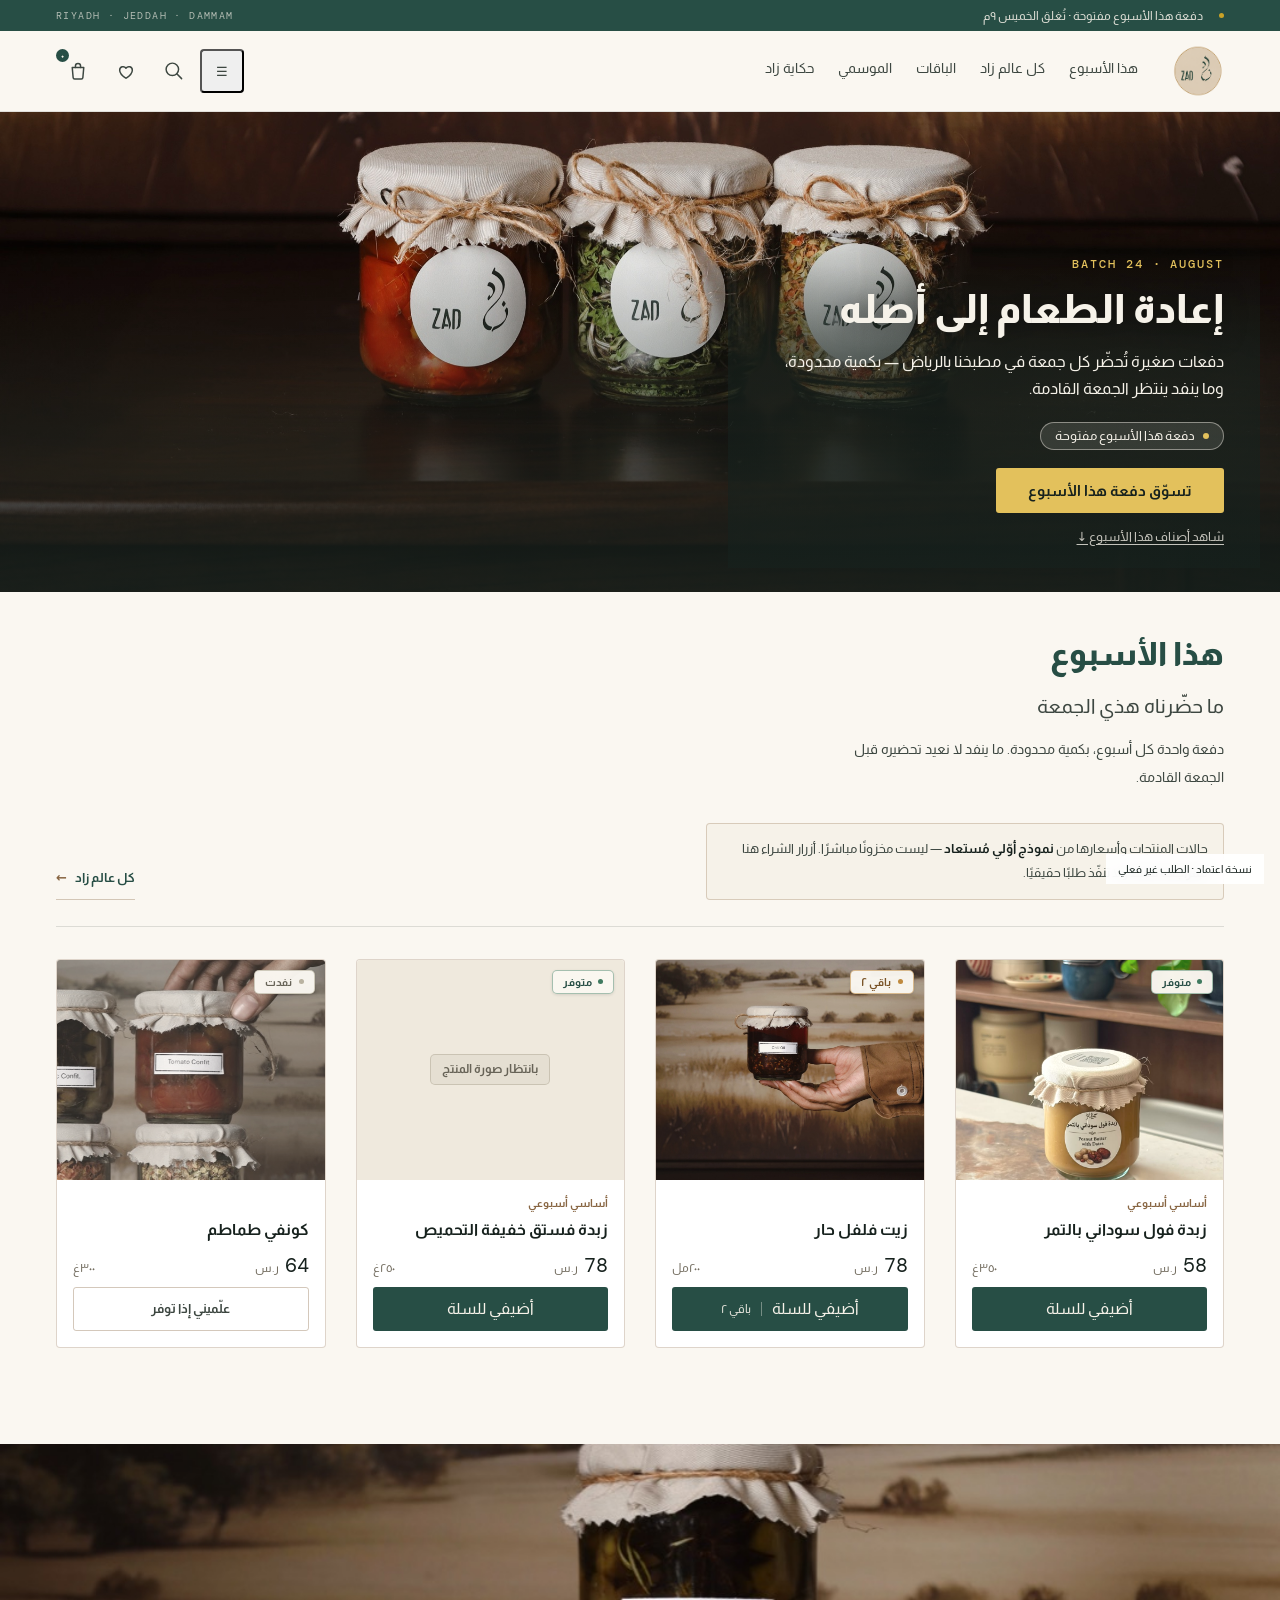
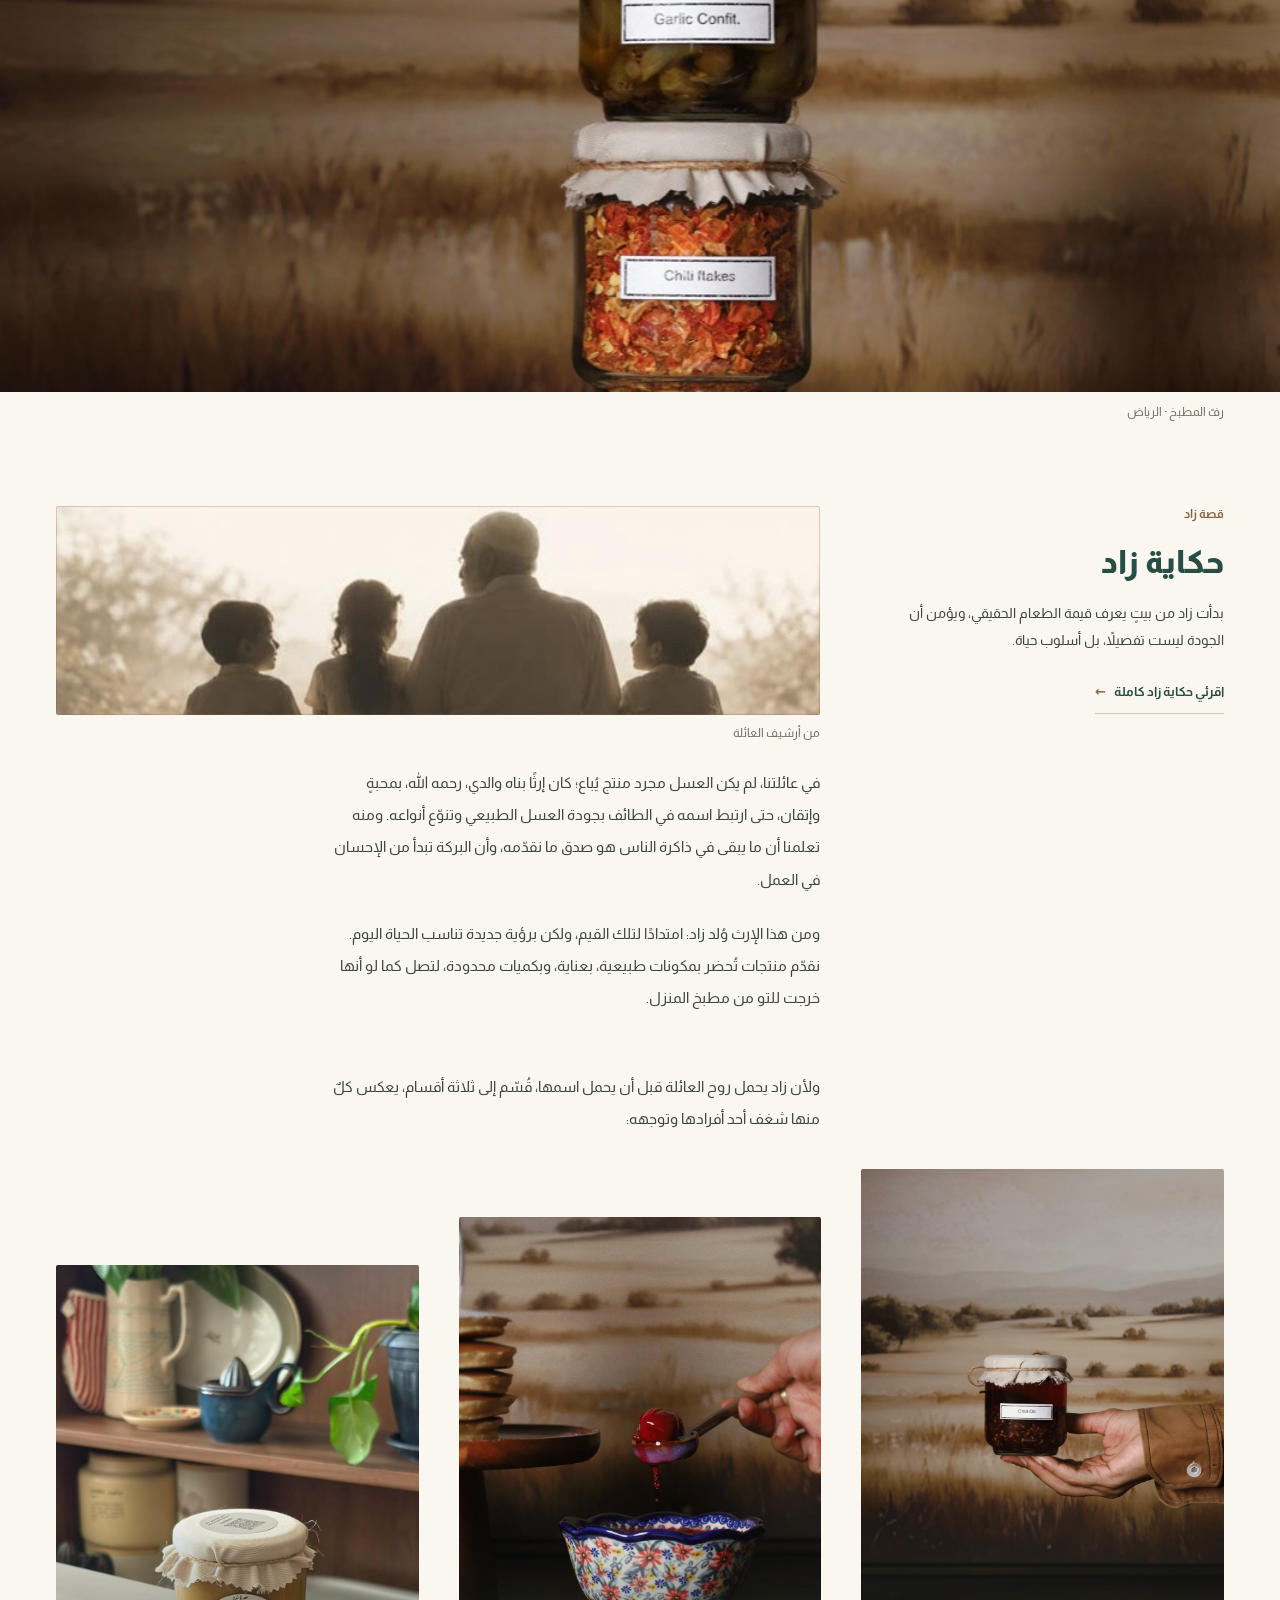
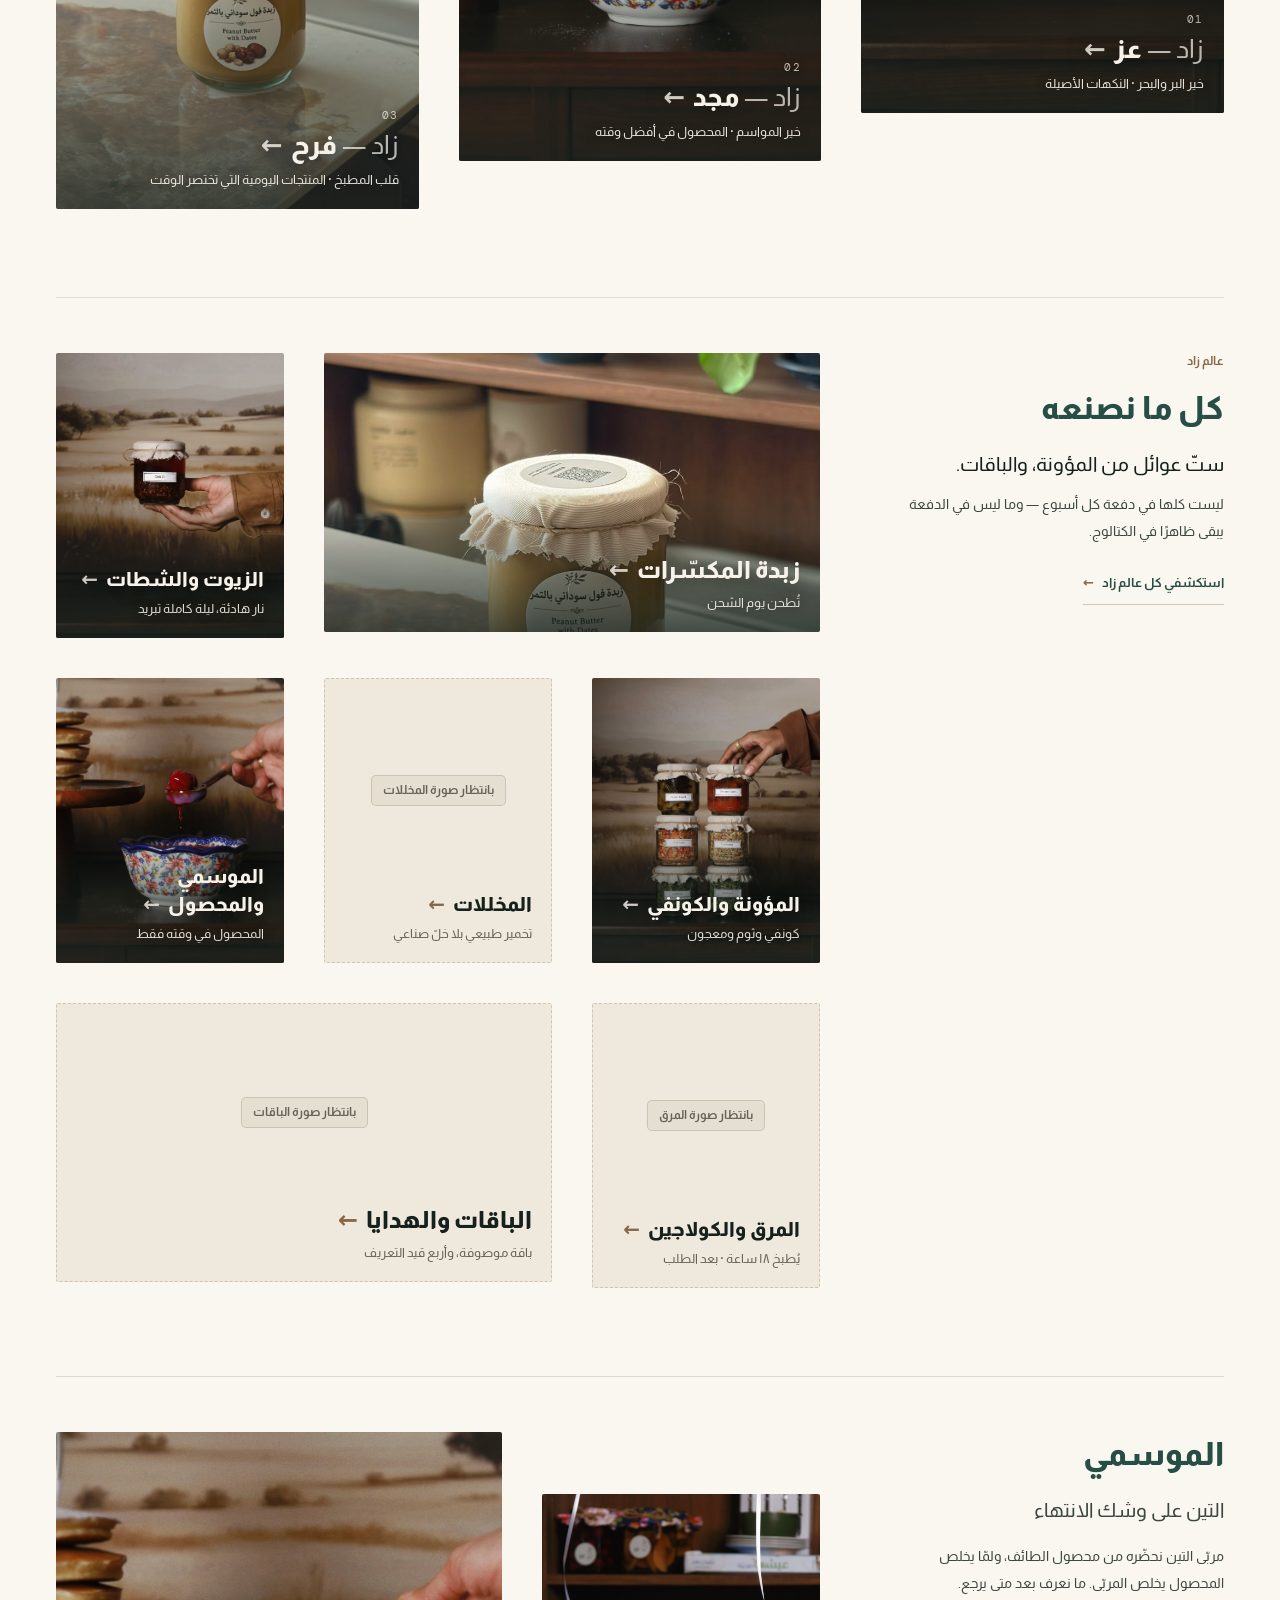
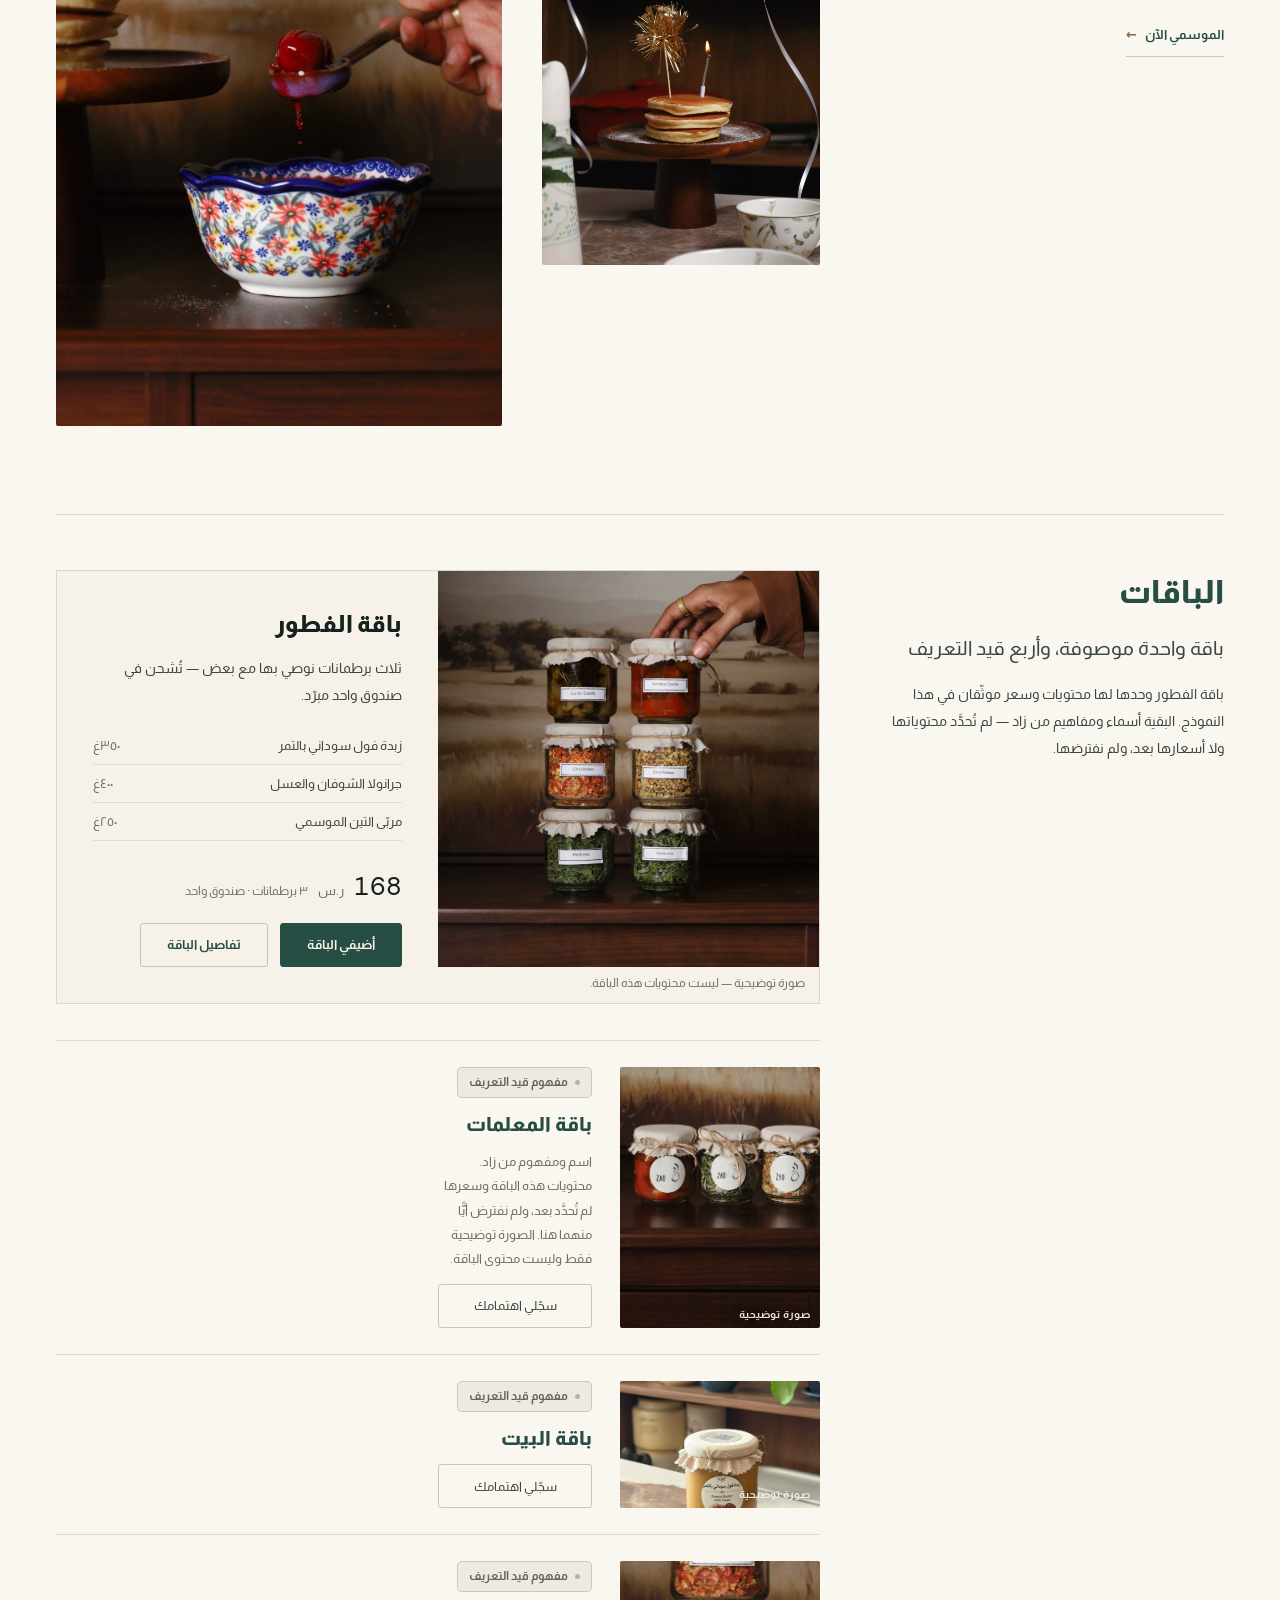
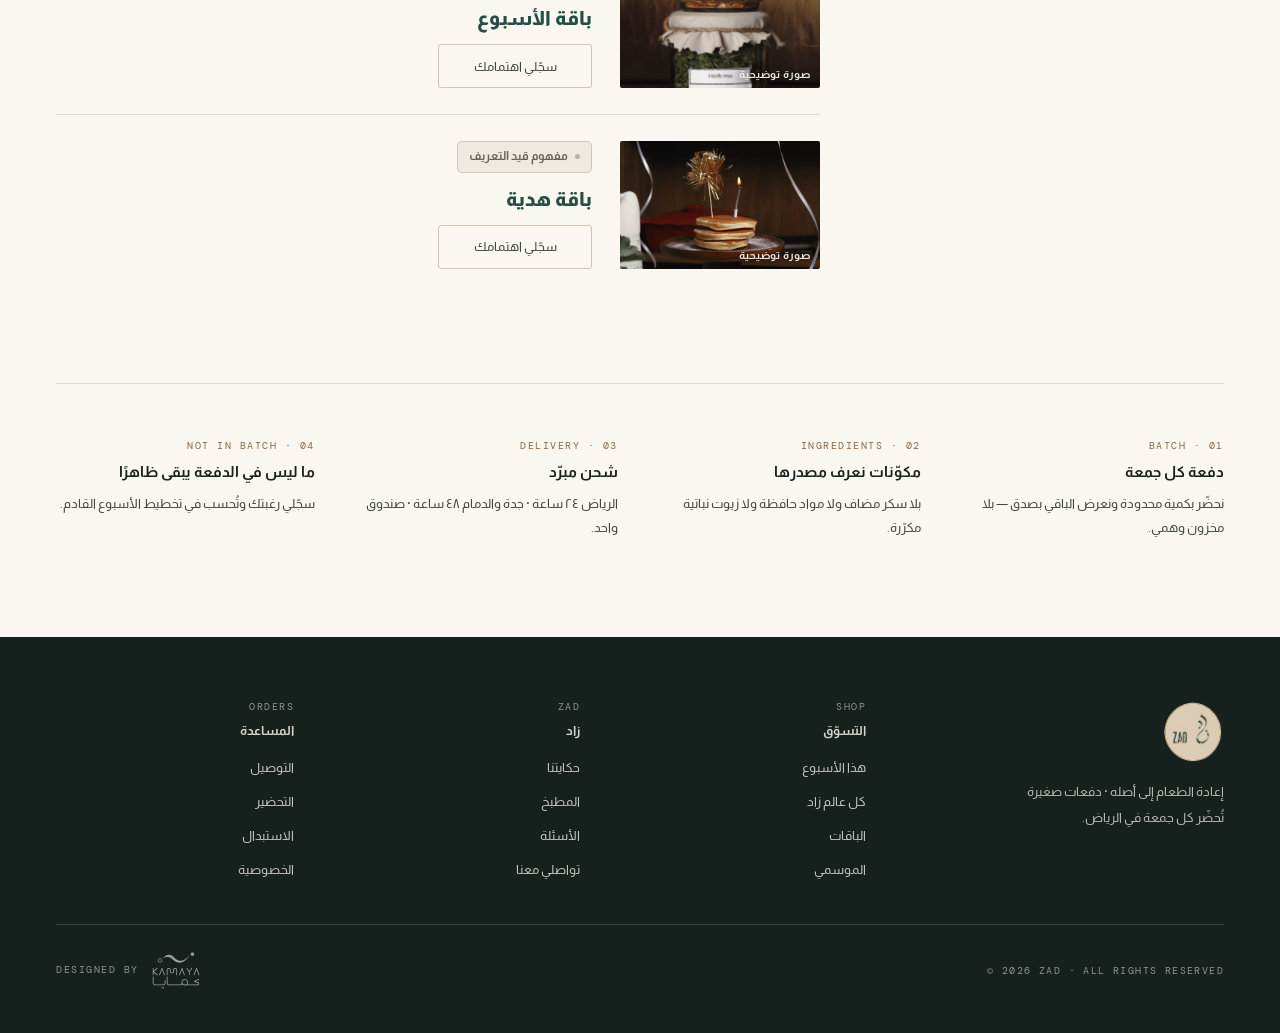
==== commit 6affbdcf: "feat: make client approval preview end-to-end interactive" ====
--- a/index.html
+++ b/index.html
@@ -39,6 +39,7 @@
 
   SALLA THEME-SETTINGS MAPPING — DESIGN-TIME ANNOTATION ONLY. NO TWILIGHT CODE.
 -->
+  <link rel="stylesheet" href="assets/e2e.css">
 </head>
 
 <body data-page="home">
@@ -67,22 +68,22 @@
     </nav>
 
     <div class="hdr__actions">
-      <a class="hdr__act" href="#top" aria-label="البحث">
+      <a class="hdr__act" href="search.html" aria-label="البحث">
         <svg class="ico" viewBox="0 0 24 24" aria-hidden="true">
           <circle cx="10.2" cy="10.2" r="6.8"/><path d="M15.05 15.05 20.3 20.3"/>
         </svg>
       </a>
-      <a class="hdr__act" href="#top" aria-label="المفضلة">
+      <a class="hdr__act" href="favorites.html" aria-label="المفضلة">
         <svg class="ico" viewBox="0 0 24 24" aria-hidden="true">
           <path d="M12 19.9c-1.1-.75-6.9-4.35-6.9-8.85a3.75 3.75 0 0 1 6.9-2.05 3.75 3.75 0 0 1 6.9 2.05c0 4.5-5.8 8.1-6.9 8.85Z"/>
         </svg>
       </a>
-      <a class="hdr__act" href="#top" aria-label="السلة — ٣ منتجات">
+      <a class="hdr__act" href="cart.html" aria-label="السلة">
         <svg class="ico" viewBox="0 0 24 24" aria-hidden="true">
           <path d="M5.7 8.1h12.6l-1 11.15a1.6 1.6 0 0 1-1.6 1.45H8.3a1.6 1.6 0 0 1-1.6-1.45Z"/>
           <path d="M9.2 8.1V6.55a2.8 2.8 0 0 1 5.6 0V8.1"/>
         </svg>
-        <span class="hdr__badge" aria-hidden="true">٣</span>
+        <span class="hdr__badge" data-cart-badge aria-hidden="true">٠</span>
       </a>
     </div>
   </div>
@@ -142,13 +143,13 @@
       </div>
       <div class="card__body">
         <span class="card__attr card__attr--ar">أساسي أسبوعي</span>
-        <h3 class="card__name">زبدة فول سوداني بالتمر</h3>
+        <h3 class="card__name"><a class="e2e-product-link" href="product.html?p=peanut">زبدة فول سوداني بالتمر</a></h3>
         <div class="card__meta">
           <span class="card__price mono">58</span>
           <span class="card__cur">ر.س</span>
           <span class="card__weight">٣٥٠غ</span>
         </div>
-        <a class="card__act card__act--buy" href="#week">أضيفي للسلة</a>
+        <button class="card__act card__act--buy e2e-add" type="button" data-add="peanut">أضيفي للسلة</button>
       </div>
     </article>
 
@@ -162,13 +163,13 @@
       </div>
       <div class="card__body">
         <span class="card__attr"></span>
-        <h3 class="card__name">زيت فلفل حار</h3>
+        <h3 class="card__name"><a class="e2e-product-link" href="product.html?p=chili">زيت فلفل حار</a></h3>
         <div class="card__meta">
           <span class="card__price mono">78</span>
           <span class="card__cur">ر.س</span>
           <span class="card__weight">٢٠٠مل</span>
         </div>
-        <a class="card__act card__act--buy" href="#week">أضيفي للسلة<span class="card__left">باقي ٢</span></a>
+        <button class="card__act card__act--buy e2e-add" type="button" data-add="chili">أضيفي للسلة <span class="card__left">باقي ٢</span></button>
       </div>
     </article>
 
@@ -198,13 +199,13 @@
       </div>
       <div class="card__body">
         <span class="card__attr card__attr--ar">أساسي أسبوعي</span>
-        <h3 class="card__name">زبدة فستق خفيفة التحميص</h3>
+        <h3 class="card__name"><a class="e2e-product-link" href="product.html?p=pistachio">زبدة فستق خفيفة التحميص</a></h3>
         <div class="card__meta">
           <span class="card__price mono">78</span>
           <span class="card__cur">ر.س</span>
           <span class="card__weight">٢٥٠غ</span>
         </div>
-        <a class="card__act card__act--buy" href="#week">أضيفي للسلة</a>
+        <button class="card__act card__act--buy e2e-add" type="button" data-add="pistachio">أضيفي للسلة</button>
       </div>
     </article>
 
@@ -224,13 +225,13 @@
       </div>
       <div class="card__body">
         <span class="card__attr"></span>
-        <h3 class="card__name">كونفي طماطم</h3>
+        <h3 class="card__name"><a class="e2e-product-link" href="product.html?p=tomato">كونفي طماطم</a></h3>
         <div class="card__meta">
           <span class="card__price mono">64</span>
           <span class="card__cur">ر.س</span>
           <span class="card__weight">٣٠٠غ</span>
         </div>
-        <a class="card__act card__act--wait" href="#week">علّميني إذا توفر</a>
+        <a class="card__act card__act--wait" href="product.html?p=tomato">علّميني إذا توفر</a>
       </div>
     </article>
 
@@ -614,8 +615,8 @@
             <span class="bundle__note" data-salla-setting="bundle_price_note">٣ برطمانات · صندوق واحد</span>
           </div>
           <div class="bundle__ctas">
-            <a class="btn btn--primary" href="#bundles" data-salla-setting="bundle_cta_primary">أضيفي الباقة</a>
-            <a class="btn btn--secondary" href="#bundles" data-salla-setting="bundle_cta_secondary">تفاصيل الباقة</a>
+            <a class="btn btn--primary e2e-add" href="cart.html" data-add="breakfast-bundle" data-salla-setting="bundle_cta_primary">أضيفي الباقة</a>
+            <a class="btn btn--secondary" href="product.html?p=breakfast-bundle" data-salla-setting="bundle_cta_secondary">تفاصيل الباقة</a>
           </div>
         </div>
       </li>
@@ -631,7 +632,7 @@
           <h3 class="bundle__name" data-salla-setting="bundle_concept_name">باقة المعلمات</h3>
           <!-- STATED ONCE, IN FULL, AND INHERITED BY THE THREE ENTRIES BELOW. -->
           <p class="bundle__pending" data-salla-setting="bundle_concept_state">اسم ومفهوم من زاد. محتويات هذه الباقة وسعرها لم تُحدَّد بعد، ولم نفترض أيًّا منهما هنا. الصورة توضيحية فقط وليست محتوى الباقة.</p>
-          <a class="btn btn--quiet" href="#bundles" data-salla-setting="bundle_concept_action">سجّلي اهتمامك</a>
+          <a class="btn btn--quiet" href="interest.html?item=باقة هدية" data-salla-setting="bundle_concept_action">سجّلي اهتمامك</a>
         </div>
       </li>
 
@@ -644,7 +645,7 @@
         <div class="bundle__cx">
           <span class="bundle__chip"><span class="dot"></span>مفهوم قيد التعريف</span>
           <h3 class="bundle__name" data-salla-setting="bundle_concept_name">باقة البيت</h3>
-          <a class="btn btn--quiet" href="#bundles" data-salla-setting="bundle_concept_action">سجّلي اهتمامك</a>
+          <a class="btn btn--quiet" href="interest.html?item=باقة هدية" data-salla-setting="bundle_concept_action">سجّلي اهتمامك</a>
         </div>
       </li>
 
@@ -657,7 +658,7 @@
         <div class="bundle__cx">
           <span class="bundle__chip"><span class="dot"></span>مفهوم قيد التعريف</span>
           <h3 class="bundle__name" data-salla-setting="bundle_concept_name">باقة الأسبوع</h3>
-          <a class="btn btn--quiet" href="#bundles" data-salla-setting="bundle_concept_action">سجّلي اهتمامك</a>
+          <a class="btn btn--quiet" href="interest.html?item=باقة هدية" data-salla-setting="bundle_concept_action">سجّلي اهتمامك</a>
         </div>
       </li>
 
@@ -670,7 +671,7 @@
         <div class="bundle__cx">
           <span class="bundle__chip"><span class="dot"></span>مفهوم قيد التعريف</span>
           <h3 class="bundle__name" data-salla-setting="bundle_concept_name">باقة هدية</h3>
-          <a class="btn btn--quiet" href="#bundles" data-salla-setting="bundle_concept_action">سجّلي اهتمامك</a>
+          <a class="btn btn--quiet" href="interest.html?item=باقة هدية" data-salla-setting="bundle_concept_action">سجّلي اهتمامك</a>
         </div>
       </li>
 
@@ -728,16 +729,16 @@
           <span class="ftr__h">زاد</span>
           <a href="story.html">حكايتنا</a>
           <a href="story.html">المطبخ</a>
-          <a href="#top">الأسئلة</a>
-          <a href="#top">تواصلي معنا</a>
+          <a href="help.html#faq">الأسئلة</a>
+          <a href="help.html#contact">تواصلي معنا</a>
         </div>
         <div class="ftr__col">
           <span class="ftr__k mono">ORDERS</span>
           <span class="ftr__h">المساعدة</span>
-          <a href="#top">التوصيل</a>
-          <a href="#top">التحضير</a>
-          <a href="#top">الاستبدال</a>
-          <a href="#top">الخصوصية</a>
+          <a href="help.html#delivery">التوصيل</a>
+          <a href="help.html#prep">التحضير</a>
+          <a href="help.html#returns">الاستبدال</a>
+          <a href="help.html#privacy">الخصوصية</a>
         </div>
       </div>
     </div>
@@ -811,5 +812,6 @@
 })();
 </script>
 
+<script src="assets/e2e.js"></script>
 </body>
 </html>
--- a/assets/e2e.css
+++ b/assets/e2e.css
@@ -0,0 +1,4 @@
+
+/* Interactive client-approval layer: preserves R10 visual language while making the prototype end-to-end. */
+.e2e-product-link{color:inherit;text-decoration:none}.card__act.e2e-add{width:100%;border:0;font:inherit;cursor:pointer}.e2e-page .hdr__act{font-size:21px;text-decoration:none}.e2e-narrow{max-width:920px;padding-top:72px;padding-bottom:96px}.e2e-product{display:grid;grid-template-columns:minmax(0,1.05fr) minmax(320px,.95fr);gap:64px;padding-top:64px;padding-bottom:72px}.e2e-product__media{min-height:600px;background:#f2eee4;overflow:hidden;position:relative}.e2e-product__media img{width:100%;height:100%;object-fit:cover;display:block}.e2e-product__placeholder{min-height:600px;display:grid;place-items:center;color:var(--muted);border:1px solid var(--line)}.e2e-product__info{align-self:center}.e2e-product__state{display:inline-flex;gap:8px;align-items:center;padding:8px 12px;border:1px solid var(--line);margin-bottom:24px}.e2e-product__name{font-size:clamp(34px,4vw,58px);line-height:1.25;margin:0 0 18px}.e2e-product__desc{font-size:17px;line-height:2;color:var(--body);max-width:580px}.e2e-product__price{font-size:34px;margin:26px 0}.e2e-product__actions{display:flex;gap:12px;flex-wrap:wrap;margin-top:28px}.e2e-product__actions .btn{min-width:180px}.e2e-related{padding-bottom:90px}.e2e-cart-item{display:grid;grid-template-columns:96px 1fr auto;gap:18px;align-items:center;padding:18px 0;border-bottom:1px solid var(--line)}.e2e-cart-item img{width:96px;height:112px;object-fit:cover}.e2e-cart-item__ph{width:96px;height:112px;background:#eee8dc;display:grid;place-items:center;font-size:12px;color:var(--muted)}.e2e-cart-item h3{margin:0 0 8px}.e2e-cart-item button{background:none;border:0;text-decoration:underline;cursor:pointer}.e2e-cart-summary{margin-top:36px;padding:28px;background:#f7f3ea}.e2e-total{display:flex;justify-content:space-between;font-size:24px;font-weight:700;margin-bottom:22px}.e2e-checkout-note{font-size:13px;color:var(--muted);line-height:1.8;margin-top:12px}.e2e-empty{padding:54px 0;border-top:1px solid var(--line);margin-top:30px}.e2e-form{display:grid;gap:20px;margin-top:36px}.e2e-form label{display:grid;gap:8px}.e2e-form input,.e2e-search input{width:100%;border:1px solid var(--line);background:#fff;padding:15px;font:inherit}.e2e-success{margin-top:28px;padding:22px;background:#eef3ed;border:1px solid #b9cbb8}.e2e-search-results{display:grid;gap:0;margin-top:24px}.e2e-search-card{display:flex;justify-content:space-between;gap:16px;padding:18px 0;border-bottom:1px solid var(--line);text-decoration:none;color:inherit}.e2e-help article{padding:30px 0;border-bottom:1px solid var(--line)}.e2e-help article h2{font-size:24px}.e2e-toast{position:fixed;left:24px;bottom:24px;z-index:9999;background:#16211D;color:#fff;padding:14px 18px;box-shadow:0 10px 30px rgba(0,0,0,.18);opacity:0;transform:translateY(12px);pointer-events:none;transition:.2s}.e2e-toast.is-show{opacity:1;transform:none}.e2e-mobile-menu{display:none}.e2e-review-chip{position:fixed;right:16px;bottom:16px;z-index:9000;background:rgba(255,255,255,.92);border:1px solid var(--line);padding:9px 12px;font-size:11px;backdrop-filter:blur(8px)}
+@media(max-width:719px){.e2e-product{grid-template-columns:1fr;gap:30px;padding-top:32px}.e2e-product__media,.e2e-product__placeholder{min-height:420px}.e2e-product__name{font-size:36px}.hdr__nav{display:none!important}.e2e-mobile-menu{display:block;position:fixed;inset:0;z-index:9998;background:#f7f3ea;padding:90px 28px 40px;transform:translateX(100%);transition:.25s}.e2e-mobile-menu.is-open{transform:none}.e2e-mobile-menu a{display:block;color:var(--ink);text-decoration:none;font-size:28px;padding:15px 0;border-bottom:1px solid var(--line)}.e2e-mobile-close{position:absolute;top:22px;left:22px;border:0;background:none;font-size:30px}.e2e-menu-trigger{display:grid!important;place-items:center;border:0;background:none;font-size:24px;width:40px;height:40px}.e2e-cart-item{grid-template-columns:72px 1fr}.e2e-cart-item>strong{grid-column:2}.e2e-review-chip{font-size:10px;right:8px;bottom:8px}}
